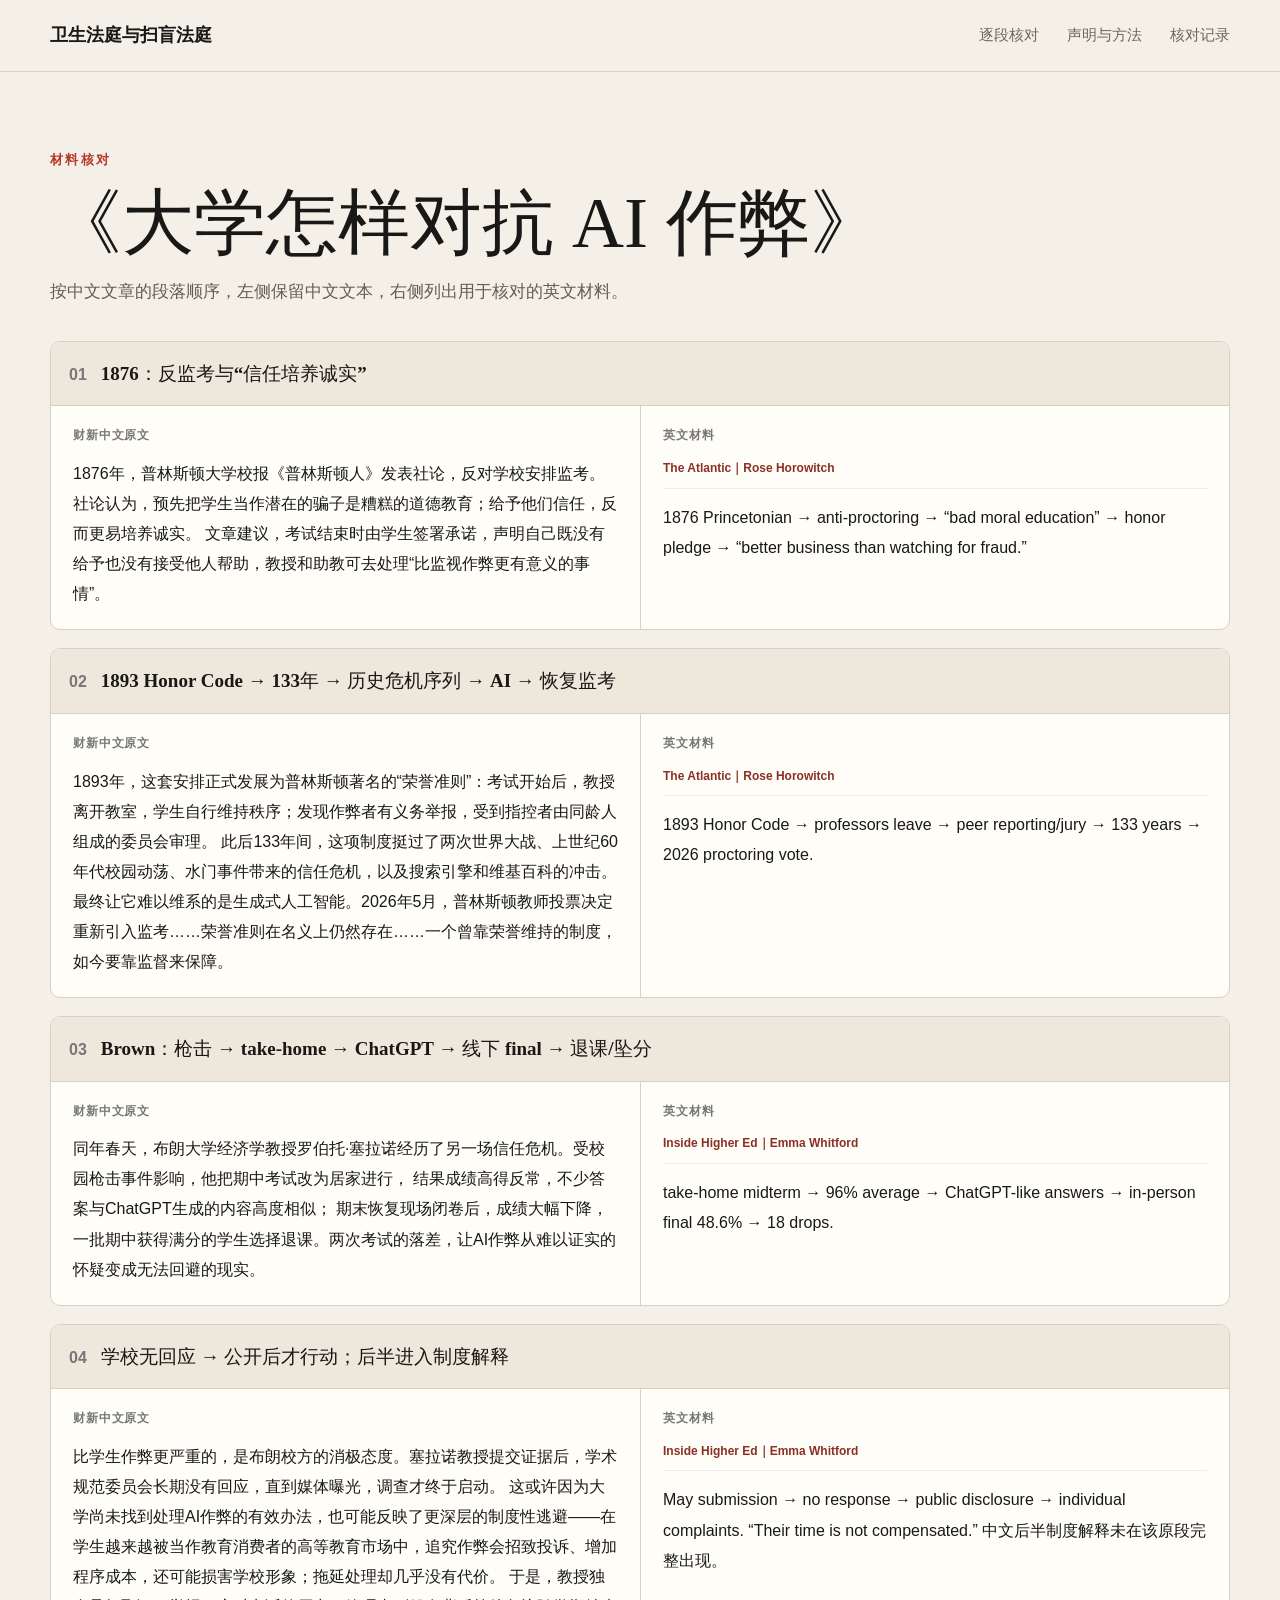
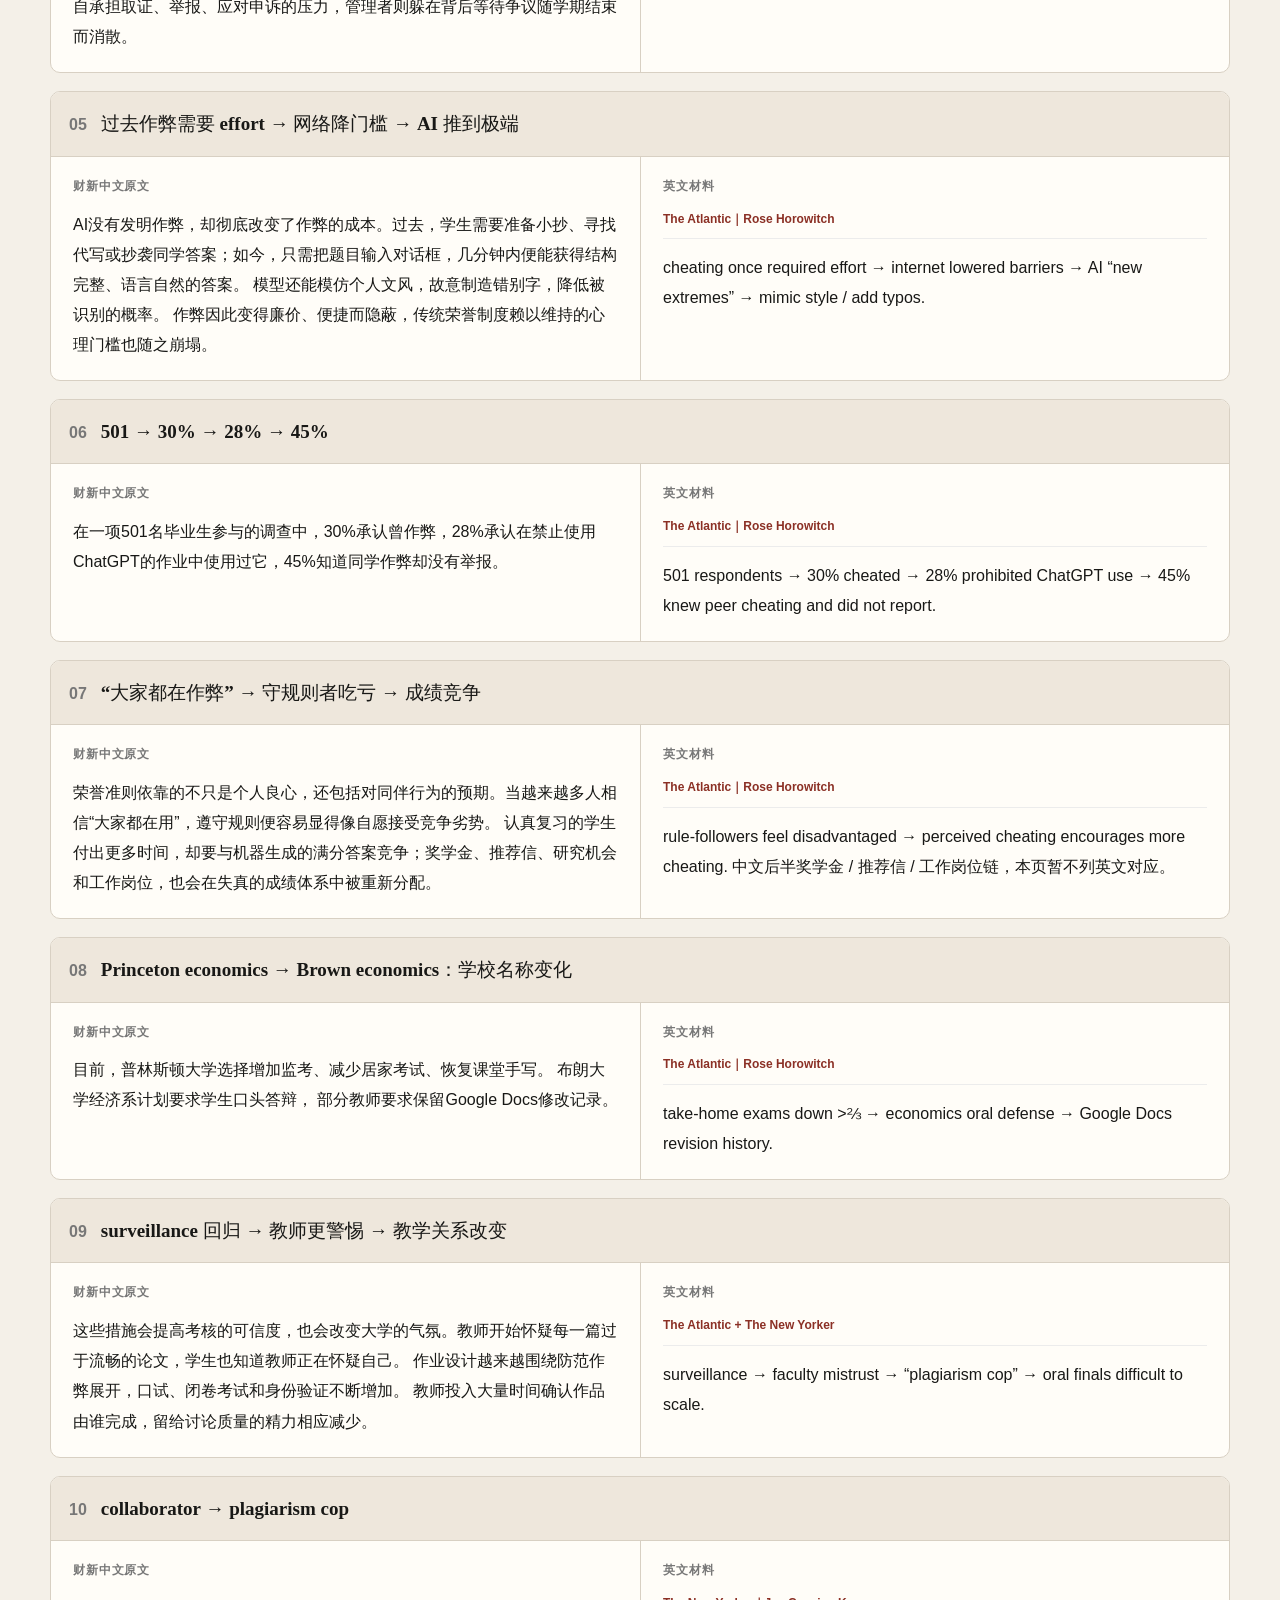
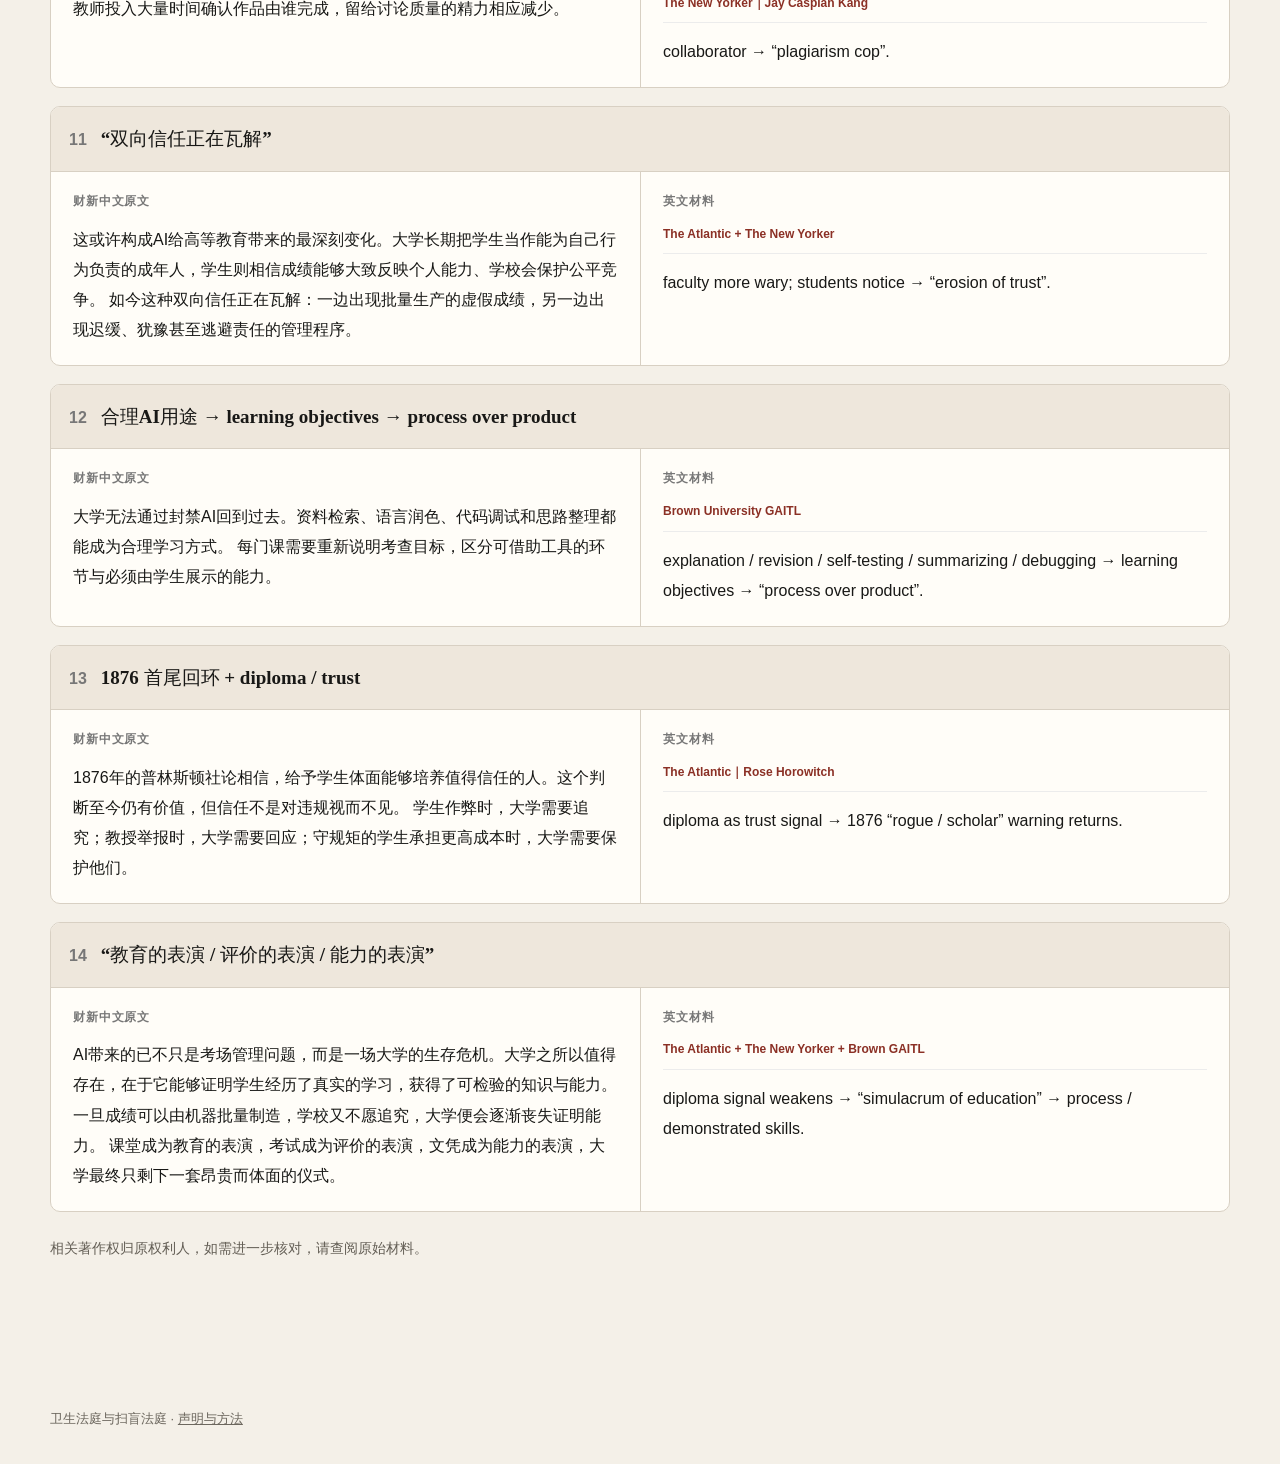
==== projects/ai-cheating.html @ b8f4fda3 "Add V4 AI project" ====
<!DOCTYPE html>

<html lang="zh-CN">
<head>
<meta charset="utf-8"/>
<meta content="width=device-width, initial-scale=1" name="viewport"/>
<title>《大学怎样对抗 AI 作弊》｜逐段来源核对</title>
<meta content="按中文文章顺序并列中文文本与英文材料。" name="description"/>
<link href="../styles.css" rel="stylesheet"/>
<style>
    .document-page{width:min(1180px,calc(100% - 40px));margin:auto;padding:64px 0 100px}
    .document-page h1{font-family:Georgia,"Songti SC","STSong",serif;font-size:clamp(42px,6vw,72px);font-weight:500;line-height:1.08;margin:15px 0 14px}
    .document-page .sub{color:#625d54;font-size:17px;margin:0 0 34px;line-height:1.75}
    .pairs{display:grid;gap:18px}
    .pair{background:#fffdf8;border:1px solid var(--line);border-radius:10px;overflow:hidden}
    .head{display:flex;gap:14px;align-items:baseline;padding:16px 18px;border-bottom:1px solid var(--line);background:#eee7dc}
    .num{font-weight:800;color:#777;font-variant-numeric:tabular-nums}
    .head h2{font-size:19px;margin:0;font-family:Georgia,"Songti SC","STSong",serif;font-weight:560}
    .cols{display:grid;grid-template-columns:1fr 1fr}
    .col{padding:20px 22px;min-width:0}
    .col + .col{border-left:1px solid var(--line)}
    .label{font-size:12px;font-weight:800;letter-spacing:.07em;color:#777;margin-bottom:13px}
    .text{font-size:16px;line-height:1.88}
    .source{margin-bottom:14px;padding-bottom:10px;border-bottom:1px solid #ececec;font-size:12px;line-height:1.55;color:#8b3025;font-weight:750}
    .page-note{margin-top:24px;color:#625d54;font-size:14px;line-height:1.75}
    @media(max-width:800px){.document-page{width:min(100% - 22px,1180px);padding-top:36px}.document-page h1{font-size:39px}.cols{grid-template-columns:1fr}.col + .col{border-left:0;border-top:1px solid var(--line)}}
  </style>
</head>
<body>
<header class="topbar">
<a class="brand" href="../index.html">卫生法庭与扫盲法庭</a>
<nav aria-label="专题页导航">
<a class="nav-optional" href="#comparison">逐段核对</a>
<a href="../statement.html">声明与方法</a>
<a href="../index.html#library">核对记录</a>
</nav>
</header>
<main class="document-page" id="comparison">
<p class="eyebrow">材料核对</p>
<h1>《大学怎样对抗 AI 作弊》</h1>
<p class="sub">按中文文章的段落顺序，左侧保留中文文本，右侧列出用于核对的英文材料。</p>
<div class="pairs"><section class="pair">
<div class="head"><span class="num">01</span><h2>1876：反监考与“信任培养诚实”</h2></div>
<div class="cols">
<article class="col"><div class="label">财新中文原文</div><div class="text"><span>1876年，普林斯顿大学校报《普林斯顿人》发表社论，反对学校安排监考。</span> <span>社论认为，预先把学生当作潜在的骗子是糟糕的道德教育；给予他们信任，反而更易培养诚实。</span> <span>文章建议，考试结束时由学生签署承诺，声明自己既没有给予也没有接受他人帮助，教授和助教可去处理“比监视作弊更有意义的事情”。</span></div></article>
<article class="col"><div class="label">英文材料</div><div class="source">The Atlantic｜Rose Horowitch</div><div class="text"><span>1876 Princetonian → anti-proctoring → “bad moral education” → honor pledge → “better business than watching for fraud.”</span></div></article>
</div>
</section><section class="pair">
<div class="head"><span class="num">02</span><h2>1893 Honor Code → 133年 → 历史危机序列 → AI → 恢复监考</h2></div>
<div class="cols">
<article class="col"><div class="label">财新中文原文</div><div class="text"><span>1893年，这套安排正式发展为普林斯顿著名的“荣誉准则”：考试开始后，教授离开教室，学生自行维持秩序；发现作弊者有义务举报，受到指控者由同龄人组成的委员会审理。</span> <span>此后133年间，这项制度挺过了两次世界大战、上世纪60年代校园动荡、水门事件带来的信任危机，以及搜索引擎和维基百科的冲击。</span> <span>最终让它难以维系的是生成式人工智能。2026年5月，普林斯顿教师投票决定重新引入监考……荣誉准则在名义上仍然存在……一个曾靠荣誉维持的制度，如今要靠监督来保障。</span></div></article>
<article class="col"><div class="label">英文材料</div><div class="source">The Atlantic｜Rose Horowitch</div><div class="text"><span>1893 Honor Code → professors leave → peer reporting/jury → 133 years → 2026 proctoring vote.</span></div></article>
</div>
</section><section class="pair">
<div class="head"><span class="num">03</span><h2>Brown：枪击 → take-home → ChatGPT → 线下 final → 退课/坠分</h2></div>
<div class="cols">
<article class="col"><div class="label">财新中文原文</div><div class="text"><span>同年春天，布朗大学经济学教授罗伯托·塞拉诺经历了另一场信任危机。受校园枪击事件影响，他把期中考试改为居家进行，</span> <span>结果成绩高得反常，不少答案与ChatGPT生成的内容高度相似；</span> <span>期末恢复现场闭卷后，成绩大幅下降，一批期中获得满分的学生选择退课。两次考试的落差，让AI作弊从难以证实的怀疑变成无法回避的现实。</span></div></article>
<article class="col"><div class="label">英文材料</div><div class="source">Inside Higher Ed｜Emma Whitford</div><div class="text"><span>take-home midterm → 96% average → ChatGPT-like answers → in-person final 48.6% → 18 drops.</span></div></article>
</div>
</section><section class="pair">
<div class="head"><span class="num">04</span><h2>学校无回应 → 公开后才行动；后半进入制度解释</h2></div>
<div class="cols">
<article class="col"><div class="label">财新中文原文</div><div class="text"><span>比学生作弊更严重的，是布朗校方的消极态度。塞拉诺教授提交证据后，学术规范委员会长期没有回应，直到媒体曝光，调查才终于启动。</span> <span>这或许因为大学尚未找到处理AI作弊的有效办法，也可能反映了更深层的制度性逃避——在学生越来越被当作教育消费者的高等教育市场中，追究作弊会招致投诉、增加程序成本，还可能损害学校形象；拖延处理却几乎没有代价。</span> <span>于是，教授独自承担取证、举报、应对申诉的压力，管理者则躲在背后等待争议随学期结束而消散。</span></div></article>
<article class="col"><div class="label">英文材料</div><div class="source">Inside Higher Ed｜Emma Whitford</div><div class="text"><span>May submission → no response → public disclosure → individual complaints. “Their time is not compensated.” 中文后半制度解释未在该原段完整出现。</span></div></article>
</div>
</section><section class="pair">
<div class="head"><span class="num">05</span><h2>过去作弊需要 effort → 网络降门槛 → AI 推到极端</h2></div>
<div class="cols">
<article class="col"><div class="label">财新中文原文</div><div class="text"><span>AI没有发明作弊，却彻底改变了作弊的成本。过去，学生需要准备小抄、寻找代写或抄袭同学答案；如今，只需把题目输入对话框，几分钟内便能获得结构完整、语言自然的答案。</span> <span>模型还能模仿个人文风，故意制造错别字，降低被识别的概率。</span> <span>作弊因此变得廉价、便捷而隐蔽，传统荣誉制度赖以维持的心理门槛也随之崩塌。</span></div></article>
<article class="col"><div class="label">英文材料</div><div class="source">The Atlantic｜Rose Horowitch</div><div class="text"><span>cheating once required effort → internet lowered barriers → AI “new extremes” → mimic style / add typos.</span></div></article>
</div>
</section><section class="pair">
<div class="head"><span class="num">06</span><h2>501 → 30% → 28% → 45%</h2></div>
<div class="cols">
<article class="col"><div class="label">财新中文原文</div><div class="text"><span>在一项501名毕业生参与的调查中，30%承认曾作弊，28%承认在禁止使用ChatGPT的作业中使用过它，45%知道同学作弊却没有举报。</span></div></article>
<article class="col"><div class="label">英文材料</div><div class="source">The Atlantic｜Rose Horowitch</div><div class="text"><span>501 respondents → 30% cheated → 28% prohibited ChatGPT use → 45% knew peer cheating and did not report.</span></div></article>
</div>
</section><section class="pair">
<div class="head"><span class="num">07</span><h2>“大家都在作弊” → 守规则者吃亏 → 成绩竞争</h2></div>
<div class="cols">
<article class="col"><div class="label">财新中文原文</div><div class="text"><span>荣誉准则依靠的不只是个人良心，还包括对同伴行为的预期。当越来越多人相信“大家都在用”，遵守规则便容易显得像自愿接受竞争劣势。</span> <span>认真复习的学生付出更多时间，却要与机器生成的满分答案竞争；奖学金、推荐信、研究机会和工作岗位，也会在失真的成绩体系中被重新分配。</span></div></article>
<article class="col"><div class="label">英文材料</div><div class="source">The Atlantic｜Rose Horowitch</div><div class="text"><span>rule-followers feel disadvantaged → perceived cheating encourages more cheating. 中文后半奖学金 / 推荐信 / 工作岗位链，本页暂不列英文对应。</span></div></article>
</div>
</section><section class="pair">
<div class="head"><span class="num">08</span><h2>Princeton economics → Brown economics：学校名称变化</h2></div>
<div class="cols">
<article class="col"><div class="label">财新中文原文</div><div class="text"><span>目前，普林斯顿大学选择增加监考、减少居家考试、恢复课堂手写。</span> <span>布朗大学经济系计划要求学生口头答辩，</span> <span>部分教师要求保留Google Docs修改记录。</span></div></article>
<article class="col"><div class="label">英文材料</div><div class="source">The Atlantic｜Rose Horowitch</div><div class="text"><span>take-home exams down &gt;⅔ → economics oral defense → Google Docs revision history.</span></div></article>
</div>
</section><section class="pair">
<div class="head"><span class="num">09</span><h2>surveillance 回归 → 教师更警惕 → 教学关系改变</h2></div>
<div class="cols">
<article class="col"><div class="label">财新中文原文</div><div class="text"><span>这些措施会提高考核的可信度，也会改变大学的气氛。教师开始怀疑每一篇过于流畅的论文，学生也知道教师正在怀疑自己。</span> <span>作业设计越来越围绕防范作弊展开，口试、闭卷考试和身份验证不断增加。</span> <span>教师投入大量时间确认作品由谁完成，留给讨论质量的精力相应减少。</span></div></article>
<article class="col"><div class="label">英文材料</div><div class="source">The Atlantic + The New Yorker</div><div class="text"><span>surveillance → faculty mistrust → “plagiarism cop” → oral finals difficult to scale.</span></div></article>
</div>
</section><section class="pair">
<div class="head"><span class="num">10</span><h2>collaborator → plagiarism cop</h2></div>
<div class="cols">
<article class="col"><div class="label">财新中文原文</div><div class="text"><span>教师投入大量时间确认作品由谁完成，留给讨论质量的精力相应减少。</span></div></article>
<article class="col"><div class="label">英文材料</div><div class="source">The New Yorker｜Jay Caspian Kang</div><div class="text"><span>collaborator → “plagiarism cop”.</span></div></article>
</div>
</section><section class="pair">
<div class="head"><span class="num">11</span><h2>“双向信任正在瓦解”</h2></div>
<div class="cols">
<article class="col"><div class="label">财新中文原文</div><div class="text"><span>这或许构成AI给高等教育带来的最深刻变化。大学长期把学生当作能为自己行为负责的成年人，学生则相信成绩能够大致反映个人能力、学校会保护公平竞争。</span> <span>如今这种双向信任正在瓦解：一边出现批量生产的虚假成绩，另一边出现迟缓、犹豫甚至逃避责任的管理程序。</span></div></article>
<article class="col"><div class="label">英文材料</div><div class="source">The Atlantic + The New Yorker</div><div class="text"><span>faculty more wary; students notice → “erosion of trust”.</span></div></article>
</div>
</section><section class="pair">
<div class="head"><span class="num">12</span><h2>合理AI用途 → learning objectives → process over product</h2></div>
<div class="cols">
<article class="col"><div class="label">财新中文原文</div><div class="text"><span>大学无法通过封禁AI回到过去。资料检索、语言润色、代码调试和思路整理都能成为合理学习方式。</span> <span>每门课需要重新说明考查目标，区分可借助工具的环节与必须由学生展示的能力。</span></div></article>
<article class="col"><div class="label">英文材料</div><div class="source">Brown University GAITL</div><div class="text"><span>explanation / revision / self-testing / summarizing / debugging → learning objectives → “process over product”.</span></div></article>
</div>
</section><section class="pair">
<div class="head"><span class="num">13</span><h2>1876 首尾回环 + diploma / trust</h2></div>
<div class="cols">
<article class="col"><div class="label">财新中文原文</div><div class="text"><span>1876年的普林斯顿社论相信，给予学生体面能够培养值得信任的人。这个判断至今仍有价值，但信任不是对违规视而不见。</span> <span>学生作弊时，大学需要追究；教授举报时，大学需要回应；守规矩的学生承担更高成本时，大学需要保护他们。</span></div></article>
<article class="col"><div class="label">英文材料</div><div class="source">The Atlantic｜Rose Horowitch</div><div class="text"><span>diploma as trust signal → 1876 “rogue / scholar” warning returns.</span></div></article>
</div>
</section><section class="pair">
<div class="head"><span class="num">14</span><h2>“教育的表演 / 评价的表演 / 能力的表演”</h2></div>
<div class="cols">
<article class="col"><div class="label">财新中文原文</div><div class="text"><span>AI带来的已不只是考场管理问题，而是一场大学的生存危机。大学之所以值得存在，在于它能够证明学生经历了真实的学习，获得了可检验的知识与能力。一旦成绩可以由机器批量制造，学校又不愿追究，大学便会逐渐丧失证明能力。</span> <span>课堂成为教育的表演，考试成为评价的表演，文凭成为能力的表演，大学最终只剩下一套昂贵而体面的仪式。</span></div></article>
<article class="col"><div class="label">英文材料</div><div class="source">The Atlantic + The New Yorker + Brown GAITL</div><div class="text"><span>diploma signal weakens → “simulacrum of education” → process / demonstrated skills.</span></div></article>
</div>
</section></div>
<p class="page-note">相关著作权归原权利人，如需进一步核对，请查阅原始材料。</p>
</main>
<footer><div class="wrap">卫生法庭与扫盲法庭 · <a href="../statement.html">声明与方法</a></div></footer>
</body>
</html>
---- styles.css ----
:root{
  --bg:#f4f0e8;
  --paper:#faf7f1;
  --ink:#181816;
  --muted:#6c675e;
  --line:#d8d0c3;
  --red:#b63627;
  --shadow:0 10px 30px rgba(32,27,20,.06);
}
*{box-sizing:border-box}
html{scroll-behavior:smooth}
body{
  margin:0;
  background:var(--bg);
  color:var(--ink);
  font-family:-apple-system,BlinkMacSystemFont,"Segoe UI","PingFang SC","Hiragino Sans GB","Microsoft YaHei",sans-serif;
  line-height:1.65;
}
a{color:inherit}
.wrap{width:min(1180px,calc(100% - 48px));margin:auto}
.topbar{
  min-height:72px;
  padding:0 max(24px,calc((100% - 1180px)/2));
  display:flex;
  align-items:center;
  justify-content:space-between;
  gap:24px;
  border-bottom:1px solid var(--line);
  background:rgba(244,240,232,.94);
  position:sticky;
  top:0;
  z-index:10;
  backdrop-filter:blur(12px);
}
.brand{font-weight:760;text-decoration:none;font-size:18px;white-space:nowrap}
.topbar nav{display:flex;gap:28px;align-items:center}
.topbar nav a{color:var(--muted);text-decoration:none;font-size:15px}
.topbar nav a:hover,.topbar nav a:focus-visible{color:var(--ink)}
.hero{padding:112px 0 70px}
.eyebrow,.kicker{font-size:13px;letter-spacing:.18em;font-weight:800;color:var(--red);text-transform:uppercase}
.hero h1{
  font-family:Georgia,"Songti SC","STSong",serif;
  font-size:clamp(52px,7vw,88px);
  line-height:1.02;
  letter-spacing:-.05em;
  margin:26px 0 30px;
  max-width:980px;
  font-weight:500;
}
.hero h1 em{font-style:normal;color:var(--red)}
.lede{font-size:21px;line-height:1.8;max-width:980px;margin:0;color:#3f3b35;font-weight:520}
.lede strong{font-weight:780;color:var(--ink)}
.hero-actions{display:flex;gap:14px;margin:40px 0 64px;flex-wrap:wrap}
.btn{display:inline-flex;border:1px solid var(--ink);border-radius:999px;padding:13px 24px;color:var(--ink);text-decoration:none;font-weight:700;background:transparent}
.btn.dark{background:var(--ink);color:white}
.stats{display:grid;grid-template-columns:repeat(2,1fr);border-top:1px solid var(--line);border-bottom:1px solid var(--line)}
.stat{padding:28px 24px;border-right:1px solid var(--line)}
.stat:last-child{border-right:0}
.stat strong{font-family:Georgia,serif;font-size:46px;display:block;line-height:1}
.stat span{display:block;color:var(--muted);margin-top:8px;font-size:14px}
.boundary{display:flex;gap:20px;padding:22px 24px;border:1px solid var(--line);background:var(--paper);border-radius:8px}
.boundary strong{white-space:nowrap}
.boundary span{color:#4f4a43}
.section{padding:100px 0}
.section-head{max-width:820px;margin-bottom:42px}
.section-head h2{font-family:Georgia,"Songti SC","STSong",serif;font-weight:520;font-size:42px;line-height:1.2;margin:10px 0 16px}
.section-head p{color:var(--muted);font-size:17px}
.project-list{display:grid;gap:18px}
.project-card{
  display:grid;
  grid-template-columns:1fr auto;
  align-items:center;
  gap:30px;
  text-decoration:none;
  color:var(--ink);
  border:1px solid var(--line);
  border-radius:12px;
  background:var(--paper);
  padding:30px 32px;
  box-shadow:var(--shadow);
  transition:transform .18s ease,box-shadow .18s ease;
}
.project-card:hover,.project-card:focus-visible{transform:translateY(-2px);box-shadow:0 14px 36px rgba(32,27,20,.09)}
.project-card h3{font-family:Georgia,"Songti SC","STSong",serif;font-size:30px;font-weight:520;margin:0}
.project-arrow{font-family:Georgia,serif;font-size:48px;color:var(--red)}
.featured-grid{display:grid;grid-template-columns:1fr;gap:18px}
.featured-card{background:var(--paper);border:1px solid var(--line);border-radius:10px;padding:26px 28px;box-shadow:var(--shadow)}
.featured-card h3{font-size:22px;margin:0 0 10px}
.featured-source{font-size:13px;color:var(--red);font-weight:750;margin:0 0 16px}
.featured-source a{text-decoration:none;border-bottom:1px solid rgba(182,54,39,.25)}
.compare{display:grid;grid-template-columns:1fr 1fr;gap:16px}
.quote-box{border:1px solid var(--line);background:#fffdf8;border-radius:8px;padding:18px}
.quote-box label{font-size:12px;font-weight:800;letter-spacing:.12em;color:var(--muted);display:block;margin-bottom:8px}
.quote-box blockquote{margin:0;font-family:Georgia,"Songti SC","STSong",serif;font-size:17px;line-height:1.75}
.fact-note{margin:16px 0 0;padding-top:14px;border-top:1px solid var(--line);font-size:14px;color:#514b43;line-height:1.75}
.library-section{background:#eae3d7;border-top:1px solid var(--line);border-bottom:1px solid var(--line)}
.toolbar{display:flex;gap:14px;align-items:center;flex-wrap:wrap;margin-bottom:14px}
.search-label{font-size:13px;font-weight:760;color:var(--muted)}
#search{flex:1;min-width:280px;padding:14px 17px;border:1px solid #bfb6a7;border-radius:8px;background:#fffdf8;font-size:16px;color:var(--ink)}
.result-count{font-size:13px;color:var(--muted);margin:18px 0}
.records{display:grid;gap:10px}
.record{border:1px solid #c8beaf;background:var(--paper);border-radius:8px;overflow:hidden}
.record summary{list-style:none;cursor:pointer;padding:20px 22px;display:grid;grid-template-columns:1fr;gap:18px;align-items:center}
.record summary::-webkit-details-marker{display:none}
.record-title{font-size:18px;font-weight:760}
.record-source{font-size:14px;color:var(--muted);margin-top:5px;max-width:900px}
.record-body{padding:0 22px 22px;border-top:1px solid var(--line)}
.evidence-points{display:grid}
.evidence-point{display:grid;grid-template-columns:150px 1fr;gap:18px;padding:13px 0;border-top:1px solid var(--line)}
.evidence-point:first-child{border-top:0}
.evidence-point strong{font-size:14px;color:var(--ink)}
.evidence-point span{font-size:15px;line-height:1.75;color:#3f3a34}
.chain{font-size:15px;line-height:1.75;padding-top:16px;margin-top:2px;border-top:1px solid var(--line)}
.source-links{margin-top:14px;display:flex;gap:10px 14px;flex-wrap:wrap}
.source-links a{color:#7f2d22;font-size:13px}
footer{padding:34px 0;color:var(--muted);font-size:13px}
@media(max-width:760px){
  .wrap{width:min(100% - 28px,1180px)}
  .topbar{min-height:62px;padding-block:12px;align-items:flex-start}
  .topbar nav{gap:12px;flex-wrap:wrap;justify-content:flex-end}
  .topbar nav a.nav-optional{display:none}
  .hero{padding:70px 0 48px}
  .hero h1{font-size:46px}
  .lede{font-size:18px}
  .stats{grid-template-columns:1fr}
  .stat{border-right:0;border-bottom:1px solid var(--line)}
  .stat:last-child{border-bottom:0}
  .boundary{display:block}
  .boundary strong{display:block;margin-bottom:6px}
  .section{padding:70px 0}
  .section-head h2{font-size:34px}
  .project-card{padding:22px}
  .project-card h3{font-size:25px}
  .project-arrow{font-size:34px}
  .compare{grid-template-columns:1fr}
  .evidence-point{grid-template-columns:1fr;gap:4px}
  .featured-card{padding:20px}
}


.boundary a{color:var(--red);font-weight:700;text-decoration:none;border-bottom:1px solid rgba(182,54,39,.25)}
footer a{color:inherit}
.statement-page{width:min(960px,calc(100% - 48px));margin:auto;padding:82px 0 110px}
.statement-page h1{font-family:Georgia,"Songti SC","STSong",serif;font-size:clamp(44px,6vw,72px);font-weight:520;line-height:1.08;margin:16px 0 22px}
.statement-intro{font-size:19px;line-height:1.85;color:#4a453e;max-width:860px}
.statement-card{margin-top:42px;background:var(--paper);border:1px solid var(--line);border-radius:12px;padding:22px 44px;box-shadow:var(--shadow)}
.statement-card section{padding:20px 0 28px;border-bottom:1px solid var(--line)}
.statement-card section:last-child{border-bottom:0}
.statement-card h2{font-family:Georgia,"Songti SC","STSong",serif;font-size:29px;font-weight:520;margin:0 0 12px}
.statement-card p{font-size:16px;line-height:1.9;color:#454038;margin:0}
.statement-date{margin-top:28px;color:var(--muted);font-size:13px}
@media(max-width:760px){
  .statement-page{width:min(100% - 28px,960px);padding:58px 0 80px}
  .statement-card{padding:10px 21px}
  .statement-card h2{font-size:25px}
  .statement-intro{font-size:17px}
}


.table-wrap{overflow-x:auto;-webkit-overflow-scrolling:touch}
.compare-table{width:100%;border-collapse:collapse}
.compare-table th,.compare-table td{border:1px solid var(--line);padding:12px 14px;text-align:left;vertical-align:top}
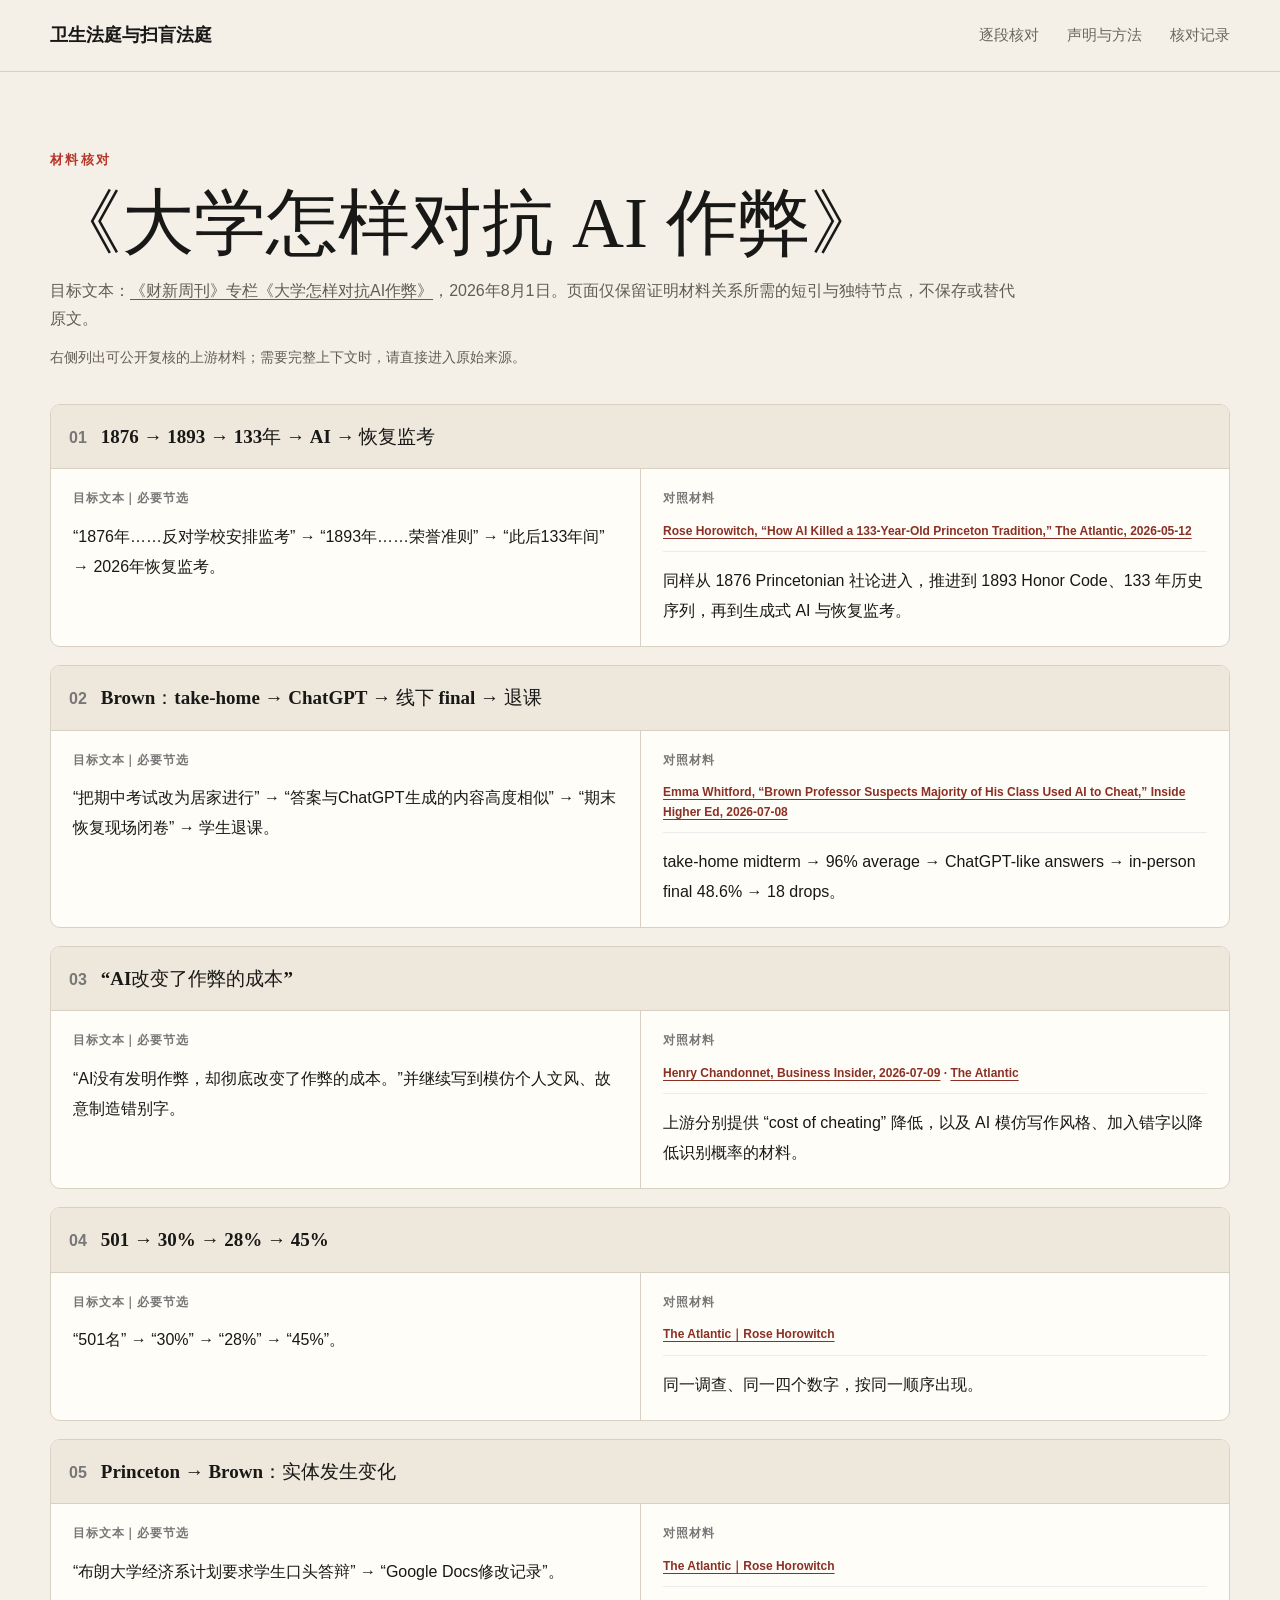
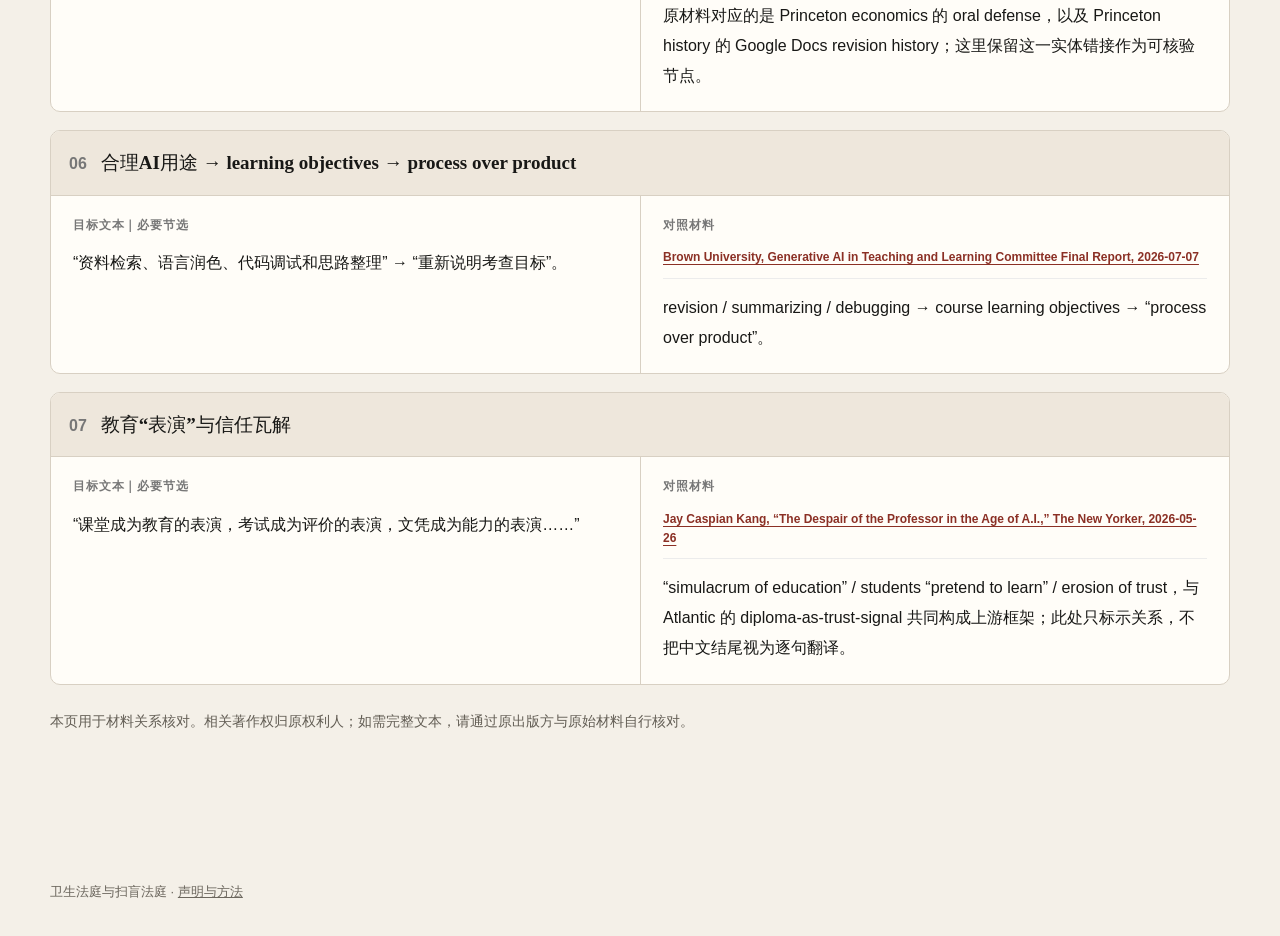
==== commit 54a05d9d: "Refine AI source comparison for V4.1" ====
--- a/projects/ai-cheating.html
+++ b/projects/ai-cheating.html
@@ -1,30 +1,26 @@
 <!DOCTYPE html>
-
 <html lang="zh-CN">
 <head>
 <meta charset="utf-8"/>
 <meta content="width=device-width, initial-scale=1" name="viewport"/>
-<title>《大学怎样对抗 AI 作弊》｜逐段来源核对</title>
-<meta content="按中文文章顺序并列中文文本与英文材料。" name="description"/>
+<title>《大学怎样对抗 AI 作弊》｜材料核对</title>
+<meta content="以必要短引和材料节点核对《财新周刊》专栏《大学怎样对抗AI作弊》与公开英文材料的关系。" name="description"/>
 <link href="../styles.css" rel="stylesheet"/>
 <style>
-    .document-page{width:min(1180px,calc(100% - 40px));margin:auto;padding:64px 0 100px}
-    .document-page h1{font-family:Georgia,"Songti SC","STSong",serif;font-size:clamp(42px,6vw,72px);font-weight:500;line-height:1.08;margin:15px 0 14px}
-    .document-page .sub{color:#625d54;font-size:17px;margin:0 0 34px;line-height:1.75}
-    .pairs{display:grid;gap:18px}
-    .pair{background:#fffdf8;border:1px solid var(--line);border-radius:10px;overflow:hidden}
-    .head{display:flex;gap:14px;align-items:baseline;padding:16px 18px;border-bottom:1px solid var(--line);background:#eee7dc}
-    .num{font-weight:800;color:#777;font-variant-numeric:tabular-nums}
-    .head h2{font-size:19px;margin:0;font-family:Georgia,"Songti SC","STSong",serif;font-weight:560}
-    .cols{display:grid;grid-template-columns:1fr 1fr}
-    .col{padding:20px 22px;min-width:0}
-    .col + .col{border-left:1px solid var(--line)}
-    .label{font-size:12px;font-weight:800;letter-spacing:.07em;color:#777;margin-bottom:13px}
-    .text{font-size:16px;line-height:1.88}
-    .source{margin-bottom:14px;padding-bottom:10px;border-bottom:1px solid #ececec;font-size:12px;line-height:1.55;color:#8b3025;font-weight:750}
-    .page-note{margin-top:24px;color:#625d54;font-size:14px;line-height:1.75}
-    @media(max-width:800px){.document-page{width:min(100% - 22px,1180px);padding-top:36px}.document-page h1{font-size:39px}.cols{grid-template-columns:1fr}.col + .col{border-left:0;border-top:1px solid var(--line)}}
-  </style>
+.document-page{width:min(1180px,calc(100% - 40px));margin:auto;padding:64px 0 100px}
+.document-page h1{font-family:Georgia,"Songti SC","STSong",serif;font-size:clamp(42px,6vw,72px);font-weight:500;line-height:1.08;margin:15px 0 14px}
+.document-page .sub{color:#625d54;font-size:16px;margin:0 0 12px;line-height:1.75;max-width:980px}
+.document-page .source-note{color:#625d54;font-size:14px;margin:0 0 34px;line-height:1.75;max-width:980px}
+.document-page a{color:inherit;text-decoration-thickness:1px;text-underline-offset:3px}
+.pairs{display:grid;gap:18px}.pair{background:#fffdf8;border:1px solid var(--line);border-radius:10px;overflow:hidden}
+.head{display:flex;gap:14px;align-items:baseline;padding:16px 18px;border-bottom:1px solid var(--line);background:#eee7dc}
+.num{font-weight:800;color:#777;font-variant-numeric:tabular-nums}.head h2{font-size:19px;margin:0;font-family:Georgia,"Songti SC","STSong",serif;font-weight:560}
+.cols{display:grid;grid-template-columns:1fr 1fr}.col{padding:20px 22px;min-width:0}.col + .col{border-left:1px solid var(--line)}
+.label{font-size:12px;font-weight:800;letter-spacing:.07em;color:#777;margin-bottom:13px}.text{font-size:16px;line-height:1.88}
+.source{margin-bottom:14px;padding-bottom:10px;border-bottom:1px solid #ececec;font-size:12px;line-height:1.6;color:#8b3025;font-weight:750}
+.page-note{margin-top:24px;color:#625d54;font-size:14px;line-height:1.75}
+@media(max-width:800px){.document-page{width:min(100% - 22px,1180px);padding-top:36px}.document-page h1{font-size:39px}.cols{grid-template-columns:1fr}.col + .col{border-left:0;border-top:1px solid var(--line)}}
+</style>
 </head>
 <body>
 <header class="topbar">
@@ -38,93 +34,39 @@
 <main class="document-page" id="comparison">
 <p class="eyebrow">材料核对</p>
 <h1>《大学怎样对抗 AI 作弊》</h1>
-<p class="sub">按中文文章的段落顺序，左侧保留中文文本，右侧列出用于核对的英文材料。</p>
-<div class="pairs"><section class="pair">
-<div class="head"><span class="num">01</span><h2>1876：反监考与“信任培养诚实”</h2></div>
-<div class="cols">
-<article class="col"><div class="label">财新中文原文</div><div class="text"><span>1876年，普林斯顿大学校报《普林斯顿人》发表社论，反对学校安排监考。</span> <span>社论认为，预先把学生当作潜在的骗子是糟糕的道德教育；给予他们信任，反而更易培养诚实。</span> <span>文章建议，考试结束时由学生签署承诺，声明自己既没有给予也没有接受他人帮助，教授和助教可去处理“比监视作弊更有意义的事情”。</span></div></article>
-<article class="col"><div class="label">英文材料</div><div class="source">The Atlantic｜Rose Horowitch</div><div class="text"><span>1876 Princetonian → anti-proctoring → “bad moral education” → honor pledge → “better business than watching for fraud.”</span></div></article>
+<p class="sub">目标文本：<a href="https://weekly.caixin.com/essay" target="_blank" rel="noopener">《财新周刊》专栏《大学怎样对抗AI作弊》</a>，2026年8月1日。页面仅保留证明材料关系所需的短引与独特节点，不保存或替代原文。</p>
+<p class="source-note">右侧列出可公开复核的上游材料；需要完整上下文时，请直接进入原始来源。</p>
+<div class="pairs">
+<section class="pair"><div class="head"><span class="num">01</span><h2>1876 → 1893 → 133年 → AI → 恢复监考</h2></div><div class="cols">
+<article class="col"><div class="label">目标文本｜必要节选</div><div class="text">“1876年……反对学校安排监考” → “1893年……荣誉准则” → “此后133年间” → 2026年恢复监考。</div></article>
+<article class="col"><div class="label">对照材料</div><div class="source"><a href="https://www.theatlantic.com/ideas/2026/05/princeton-ai-honor-code/687144/" target="_blank" rel="noopener">Rose Horowitch, “How AI Killed a 133-Year-Old Princeton Tradition,” The Atlantic, 2026-05-12</a></div><div class="text">同样从 1876 Princetonian 社论进入，推进到 1893 Honor Code、133 年历史序列，再到生成式 AI 与恢复监考。</div></article>
+</div></section>
+<section class="pair"><div class="head"><span class="num">02</span><h2>Brown：take-home → ChatGPT → 线下 final → 退课</h2></div><div class="cols">
+<article class="col"><div class="label">目标文本｜必要节选</div><div class="text">“把期中考试改为居家进行” → “答案与ChatGPT生成的内容高度相似” → “期末恢复现场闭卷” → 学生退课。</div></article>
+<article class="col"><div class="label">对照材料</div><div class="source"><a href="https://www.insidehighered.com/news/faculty/learning-assessment/2026/07/08/brown-professor-suspects-most-his-class-used-ai-cheat" target="_blank" rel="noopener">Emma Whitford, “Brown Professor Suspects Majority of His Class Used AI to Cheat,” Inside Higher Ed, 2026-07-08</a></div><div class="text">take-home midterm → 96% average → ChatGPT-like answers → in-person final 48.6% → 18 drops。</div></article>
+</div></section>
+<section class="pair"><div class="head"><span class="num">03</span><h2>“AI改变了作弊的成本”</h2></div><div class="cols">
+<article class="col"><div class="label">目标文本｜必要节选</div><div class="text">“AI没有发明作弊，却彻底改变了作弊的成本。”并继续写到模仿个人文风、故意制造错别字。</div></article>
+<article class="col"><div class="label">对照材料</div><div class="source"><a href="https://www.businessinsider.com/brown-university-ai-cheating-scandal-2026-7" target="_blank" rel="noopener">Henry Chandonnet, Business Insider, 2026-07-09</a> · <a href="https://www.theatlantic.com/ideas/2026/05/princeton-ai-honor-code/687144/" target="_blank" rel="noopener">The Atlantic</a></div><div class="text">上游分别提供 “cost of cheating” 降低，以及 AI 模仿写作风格、加入错字以降低识别概率的材料。</div></article>
+</div></section>
+<section class="pair"><div class="head"><span class="num">04</span><h2>501 → 30% → 28% → 45%</h2></div><div class="cols">
+<article class="col"><div class="label">目标文本｜必要节选</div><div class="text">“501名” → “30%” → “28%” → “45%”。</div></article>
+<article class="col"><div class="label">对照材料</div><div class="source"><a href="https://www.theatlantic.com/ideas/2026/05/princeton-ai-honor-code/687144/" target="_blank" rel="noopener">The Atlantic｜Rose Horowitch</a></div><div class="text">同一调查、同一四个数字，按同一顺序出现。</div></article>
+</div></section>
+<section class="pair"><div class="head"><span class="num">05</span><h2>Princeton → Brown：实体发生变化</h2></div><div class="cols">
+<article class="col"><div class="label">目标文本｜必要节选</div><div class="text">“布朗大学经济系计划要求学生口头答辩” → “Google Docs修改记录”。</div></article>
+<article class="col"><div class="label">对照材料</div><div class="source"><a href="https://www.theatlantic.com/ideas/2026/05/princeton-ai-honor-code/687144/" target="_blank" rel="noopener">The Atlantic｜Rose Horowitch</a></div><div class="text">原材料对应的是 Princeton economics 的 oral defense，以及 Princeton history 的 Google Docs revision history；这里保留这一实体错接作为可核验节点。</div></article>
+</div></section>
+<section class="pair"><div class="head"><span class="num">06</span><h2>合理AI用途 → learning objectives → process over product</h2></div><div class="cols">
+<article class="col"><div class="label">目标文本｜必要节选</div><div class="text">“资料检索、语言润色、代码调试和思路整理” → “重新说明考查目标”。</div></article>
+<article class="col"><div class="label">对照材料</div><div class="source"><a href="https://provost.brown.edu/sites/default/files/GAITL_Committee_Report_FNL.pdf" target="_blank" rel="noopener">Brown University, Generative AI in Teaching and Learning Committee Final Report, 2026-07-07</a></div><div class="text">revision / summarizing / debugging → course learning objectives → “process over product”。</div></article>
+</div></section>
+<section class="pair"><div class="head"><span class="num">07</span><h2>教育“表演”与信任瓦解</h2></div><div class="cols">
+<article class="col"><div class="label">目标文本｜必要节选</div><div class="text">“课堂成为教育的表演，考试成为评价的表演，文凭成为能力的表演……”</div></article>
+<article class="col"><div class="label">对照材料</div><div class="source"><a href="https://www.newyorker.com/news/fault-lines/the-despair-of-the-professor-in-the-age-of-ai" target="_blank" rel="noopener">Jay Caspian Kang, “The Despair of the Professor in the Age of A.I.,” The New Yorker, 2026-05-26</a></div><div class="text">“simulacrum of education” / students “pretend to learn” / erosion of trust，与 Atlantic 的 diploma-as-trust-signal 共同构成上游框架；此处只标示关系，不把中文结尾视为逐句翻译。</div></article>
+</div></section>
 </div>
-</section><section class="pair">
-<div class="head"><span class="num">02</span><h2>1893 Honor Code → 133年 → 历史危机序列 → AI → 恢复监考</h2></div>
-<div class="cols">
-<article class="col"><div class="label">财新中文原文</div><div class="text"><span>1893年，这套安排正式发展为普林斯顿著名的“荣誉准则”：考试开始后，教授离开教室，学生自行维持秩序；发现作弊者有义务举报，受到指控者由同龄人组成的委员会审理。</span> <span>此后133年间，这项制度挺过了两次世界大战、上世纪60年代校园动荡、水门事件带来的信任危机，以及搜索引擎和维基百科的冲击。</span> <span>最终让它难以维系的是生成式人工智能。2026年5月，普林斯顿教师投票决定重新引入监考……荣誉准则在名义上仍然存在……一个曾靠荣誉维持的制度，如今要靠监督来保障。</span></div></article>
-<article class="col"><div class="label">英文材料</div><div class="source">The Atlantic｜Rose Horowitch</div><div class="text"><span>1893 Honor Code → professors leave → peer reporting/jury → 133 years → 2026 proctoring vote.</span></div></article>
-</div>
-</section><section class="pair">
-<div class="head"><span class="num">03</span><h2>Brown：枪击 → take-home → ChatGPT → 线下 final → 退课/坠分</h2></div>
-<div class="cols">
-<article class="col"><div class="label">财新中文原文</div><div class="text"><span>同年春天，布朗大学经济学教授罗伯托·塞拉诺经历了另一场信任危机。受校园枪击事件影响，他把期中考试改为居家进行，</span> <span>结果成绩高得反常，不少答案与ChatGPT生成的内容高度相似；</span> <span>期末恢复现场闭卷后，成绩大幅下降，一批期中获得满分的学生选择退课。两次考试的落差，让AI作弊从难以证实的怀疑变成无法回避的现实。</span></div></article>
-<article class="col"><div class="label">英文材料</div><div class="source">Inside Higher Ed｜Emma Whitford</div><div class="text"><span>take-home midterm → 96% average → ChatGPT-like answers → in-person final 48.6% → 18 drops.</span></div></article>
-</div>
-</section><section class="pair">
-<div class="head"><span class="num">04</span><h2>学校无回应 → 公开后才行动；后半进入制度解释</h2></div>
-<div class="cols">
-<article class="col"><div class="label">财新中文原文</div><div class="text"><span>比学生作弊更严重的，是布朗校方的消极态度。塞拉诺教授提交证据后，学术规范委员会长期没有回应，直到媒体曝光，调查才终于启动。</span> <span>这或许因为大学尚未找到处理AI作弊的有效办法，也可能反映了更深层的制度性逃避——在学生越来越被当作教育消费者的高等教育市场中，追究作弊会招致投诉、增加程序成本，还可能损害学校形象；拖延处理却几乎没有代价。</span> <span>于是，教授独自承担取证、举报、应对申诉的压力，管理者则躲在背后等待争议随学期结束而消散。</span></div></article>
-<article class="col"><div class="label">英文材料</div><div class="source">Inside Higher Ed｜Emma Whitford</div><div class="text"><span>May submission → no response → public disclosure → individual complaints. “Their time is not compensated.” 中文后半制度解释未在该原段完整出现。</span></div></article>
-</div>
-</section><section class="pair">
-<div class="head"><span class="num">05</span><h2>过去作弊需要 effort → 网络降门槛 → AI 推到极端</h2></div>
-<div class="cols">
-<article class="col"><div class="label">财新中文原文</div><div class="text"><span>AI没有发明作弊，却彻底改变了作弊的成本。过去，学生需要准备小抄、寻找代写或抄袭同学答案；如今，只需把题目输入对话框，几分钟内便能获得结构完整、语言自然的答案。</span> <span>模型还能模仿个人文风，故意制造错别字，降低被识别的概率。</span> <span>作弊因此变得廉价、便捷而隐蔽，传统荣誉制度赖以维持的心理门槛也随之崩塌。</span></div></article>
-<article class="col"><div class="label">英文材料</div><div class="source">The Atlantic｜Rose Horowitch</div><div class="text"><span>cheating once required effort → internet lowered barriers → AI “new extremes” → mimic style / add typos.</span></div></article>
-</div>
-</section><section class="pair">
-<div class="head"><span class="num">06</span><h2>501 → 30% → 28% → 45%</h2></div>
-<div class="cols">
-<article class="col"><div class="label">财新中文原文</div><div class="text"><span>在一项501名毕业生参与的调查中，30%承认曾作弊，28%承认在禁止使用ChatGPT的作业中使用过它，45%知道同学作弊却没有举报。</span></div></article>
-<article class="col"><div class="label">英文材料</div><div class="source">The Atlantic｜Rose Horowitch</div><div class="text"><span>501 respondents → 30% cheated → 28% prohibited ChatGPT use → 45% knew peer cheating and did not report.</span></div></article>
-</div>
-</section><section class="pair">
-<div class="head"><span class="num">07</span><h2>“大家都在作弊” → 守规则者吃亏 → 成绩竞争</h2></div>
-<div class="cols">
-<article class="col"><div class="label">财新中文原文</div><div class="text"><span>荣誉准则依靠的不只是个人良心，还包括对同伴行为的预期。当越来越多人相信“大家都在用”，遵守规则便容易显得像自愿接受竞争劣势。</span> <span>认真复习的学生付出更多时间，却要与机器生成的满分答案竞争；奖学金、推荐信、研究机会和工作岗位，也会在失真的成绩体系中被重新分配。</span></div></article>
-<article class="col"><div class="label">英文材料</div><div class="source">The Atlantic｜Rose Horowitch</div><div class="text"><span>rule-followers feel disadvantaged → perceived cheating encourages more cheating. 中文后半奖学金 / 推荐信 / 工作岗位链，本页暂不列英文对应。</span></div></article>
-</div>
-</section><section class="pair">
-<div class="head"><span class="num">08</span><h2>Princeton economics → Brown economics：学校名称变化</h2></div>
-<div class="cols">
-<article class="col"><div class="label">财新中文原文</div><div class="text"><span>目前，普林斯顿大学选择增加监考、减少居家考试、恢复课堂手写。</span> <span>布朗大学经济系计划要求学生口头答辩，</span> <span>部分教师要求保留Google Docs修改记录。</span></div></article>
-<article class="col"><div class="label">英文材料</div><div class="source">The Atlantic｜Rose Horowitch</div><div class="text"><span>take-home exams down &gt;⅔ → economics oral defense → Google Docs revision history.</span></div></article>
-</div>
-</section><section class="pair">
-<div class="head"><span class="num">09</span><h2>surveillance 回归 → 教师更警惕 → 教学关系改变</h2></div>
-<div class="cols">
-<article class="col"><div class="label">财新中文原文</div><div class="text"><span>这些措施会提高考核的可信度，也会改变大学的气氛。教师开始怀疑每一篇过于流畅的论文，学生也知道教师正在怀疑自己。</span> <span>作业设计越来越围绕防范作弊展开，口试、闭卷考试和身份验证不断增加。</span> <span>教师投入大量时间确认作品由谁完成，留给讨论质量的精力相应减少。</span></div></article>
-<article class="col"><div class="label">英文材料</div><div class="source">The Atlantic + The New Yorker</div><div class="text"><span>surveillance → faculty mistrust → “plagiarism cop” → oral finals difficult to scale.</span></div></article>
-</div>
-</section><section class="pair">
-<div class="head"><span class="num">10</span><h2>collaborator → plagiarism cop</h2></div>
-<div class="cols">
-<article class="col"><div class="label">财新中文原文</div><div class="text"><span>教师投入大量时间确认作品由谁完成，留给讨论质量的精力相应减少。</span></div></article>
-<article class="col"><div class="label">英文材料</div><div class="source">The New Yorker｜Jay Caspian Kang</div><div class="text"><span>collaborator → “plagiarism cop”.</span></div></article>
-</div>
-</section><section class="pair">
-<div class="head"><span class="num">11</span><h2>“双向信任正在瓦解”</h2></div>
-<div class="cols">
-<article class="col"><div class="label">财新中文原文</div><div class="text"><span>这或许构成AI给高等教育带来的最深刻变化。大学长期把学生当作能为自己行为负责的成年人，学生则相信成绩能够大致反映个人能力、学校会保护公平竞争。</span> <span>如今这种双向信任正在瓦解：一边出现批量生产的虚假成绩，另一边出现迟缓、犹豫甚至逃避责任的管理程序。</span></div></article>
-<article class="col"><div class="label">英文材料</div><div class="source">The Atlantic + The New Yorker</div><div class="text"><span>faculty more wary; students notice → “erosion of trust”.</span></div></article>
-</div>
-</section><section class="pair">
-<div class="head"><span class="num">12</span><h2>合理AI用途 → learning objectives → process over product</h2></div>
-<div class="cols">
-<article class="col"><div class="label">财新中文原文</div><div class="text"><span>大学无法通过封禁AI回到过去。资料检索、语言润色、代码调试和思路整理都能成为合理学习方式。</span> <span>每门课需要重新说明考查目标，区分可借助工具的环节与必须由学生展示的能力。</span></div></article>
-<article class="col"><div class="label">英文材料</div><div class="source">Brown University GAITL</div><div class="text"><span>explanation / revision / self-testing / summarizing / debugging → learning objectives → “process over product”.</span></div></article>
-</div>
-</section><section class="pair">
-<div class="head"><span class="num">13</span><h2>1876 首尾回环 + diploma / trust</h2></div>
-<div class="cols">
-<article class="col"><div class="label">财新中文原文</div><div class="text"><span>1876年的普林斯顿社论相信，给予学生体面能够培养值得信任的人。这个判断至今仍有价值，但信任不是对违规视而不见。</span> <span>学生作弊时，大学需要追究；教授举报时，大学需要回应；守规矩的学生承担更高成本时，大学需要保护他们。</span></div></article>
-<article class="col"><div class="label">英文材料</div><div class="source">The Atlantic｜Rose Horowitch</div><div class="text"><span>diploma as trust signal → 1876 “rogue / scholar” warning returns.</span></div></article>
-</div>
-</section><section class="pair">
-<div class="head"><span class="num">14</span><h2>“教育的表演 / 评价的表演 / 能力的表演”</h2></div>
-<div class="cols">
-<article class="col"><div class="label">财新中文原文</div><div class="text"><span>AI带来的已不只是考场管理问题，而是一场大学的生存危机。大学之所以值得存在，在于它能够证明学生经历了真实的学习，获得了可检验的知识与能力。一旦成绩可以由机器批量制造，学校又不愿追究，大学便会逐渐丧失证明能力。</span> <span>课堂成为教育的表演，考试成为评价的表演，文凭成为能力的表演，大学最终只剩下一套昂贵而体面的仪式。</span></div></article>
-<article class="col"><div class="label">英文材料</div><div class="source">The Atlantic + The New Yorker + Brown GAITL</div><div class="text"><span>diploma signal weakens → “simulacrum of education” → process / demonstrated skills.</span></div></article>
-</div>
-</section></div>
-<p class="page-note">相关著作权归原权利人，如需进一步核对，请查阅原始材料。</p>
+<p class="page-note">本页用于材料关系核对。相关著作权归原权利人；如需完整文本，请通过原出版方与原始材料自行核对。</p>
 </main>
 <footer><div class="wrap">卫生法庭与扫盲法庭 · <a href="../statement.html">声明与方法</a></div></footer>
 </body>
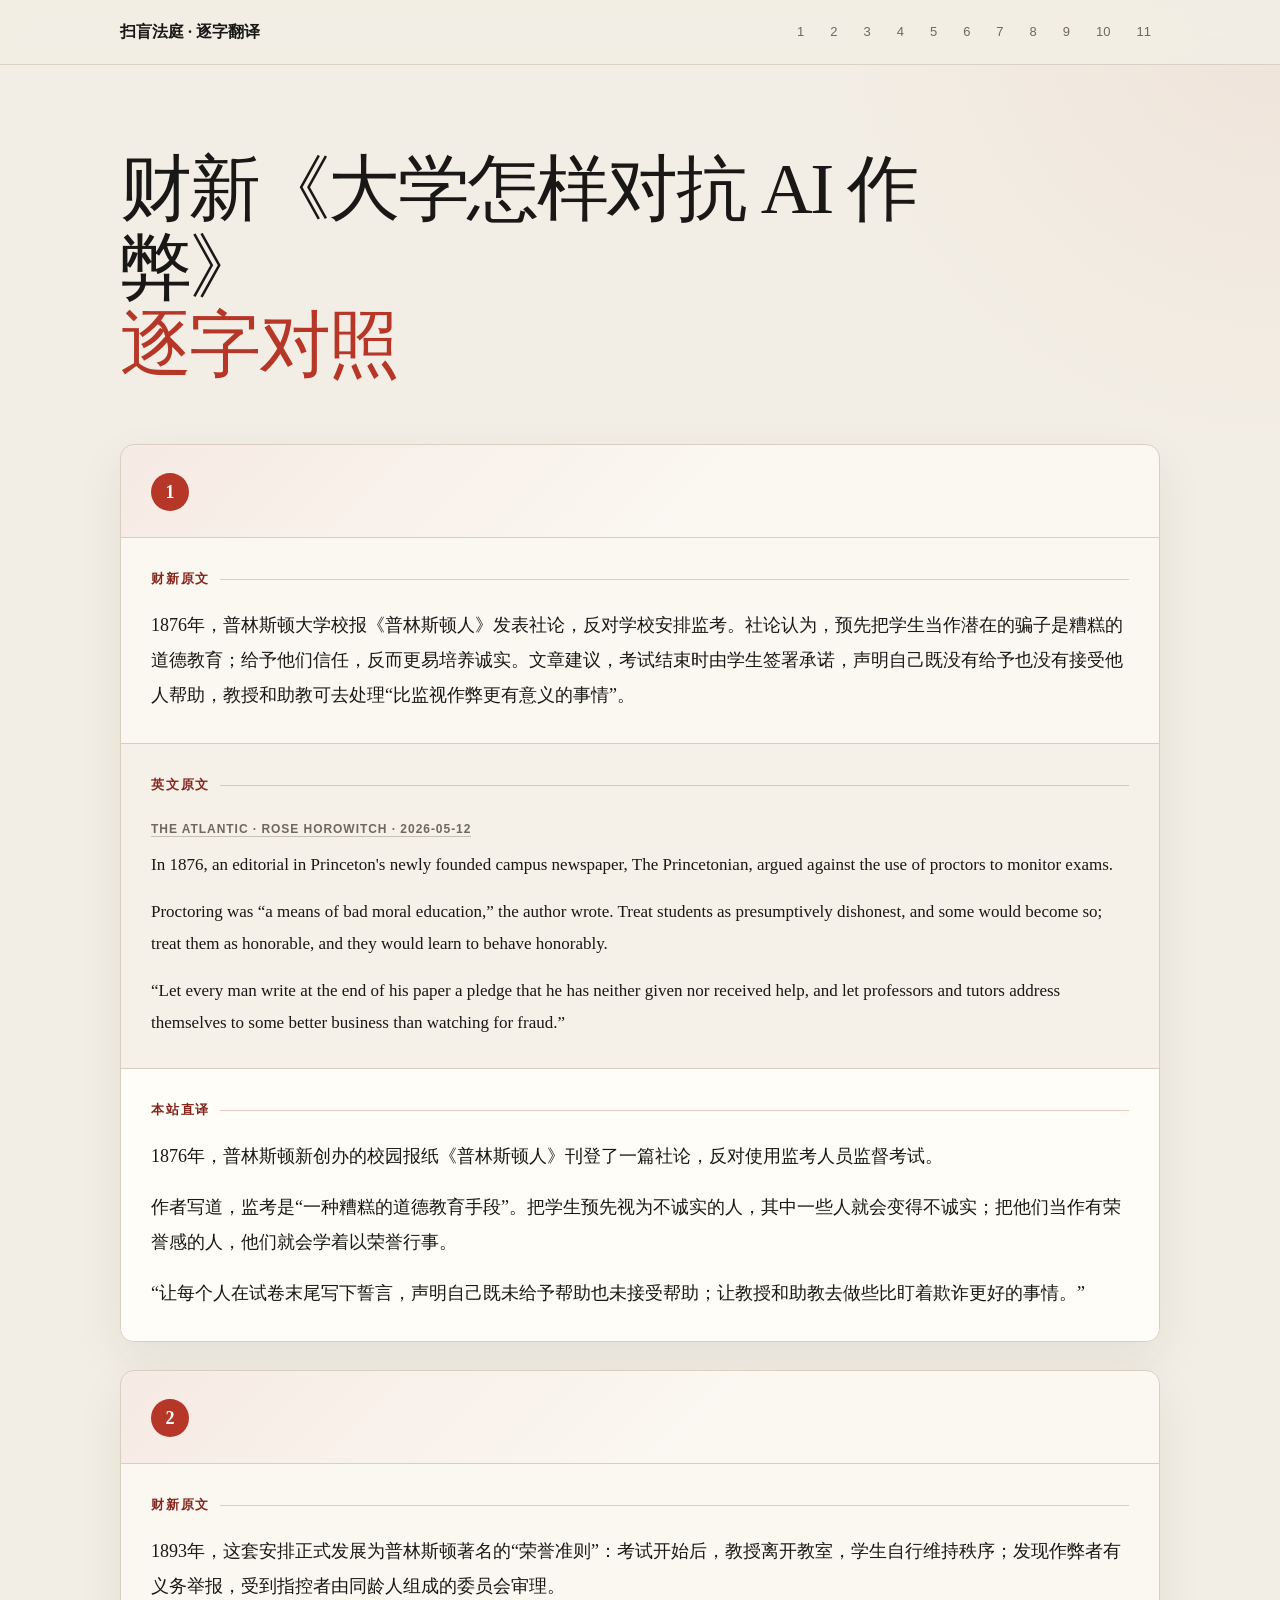
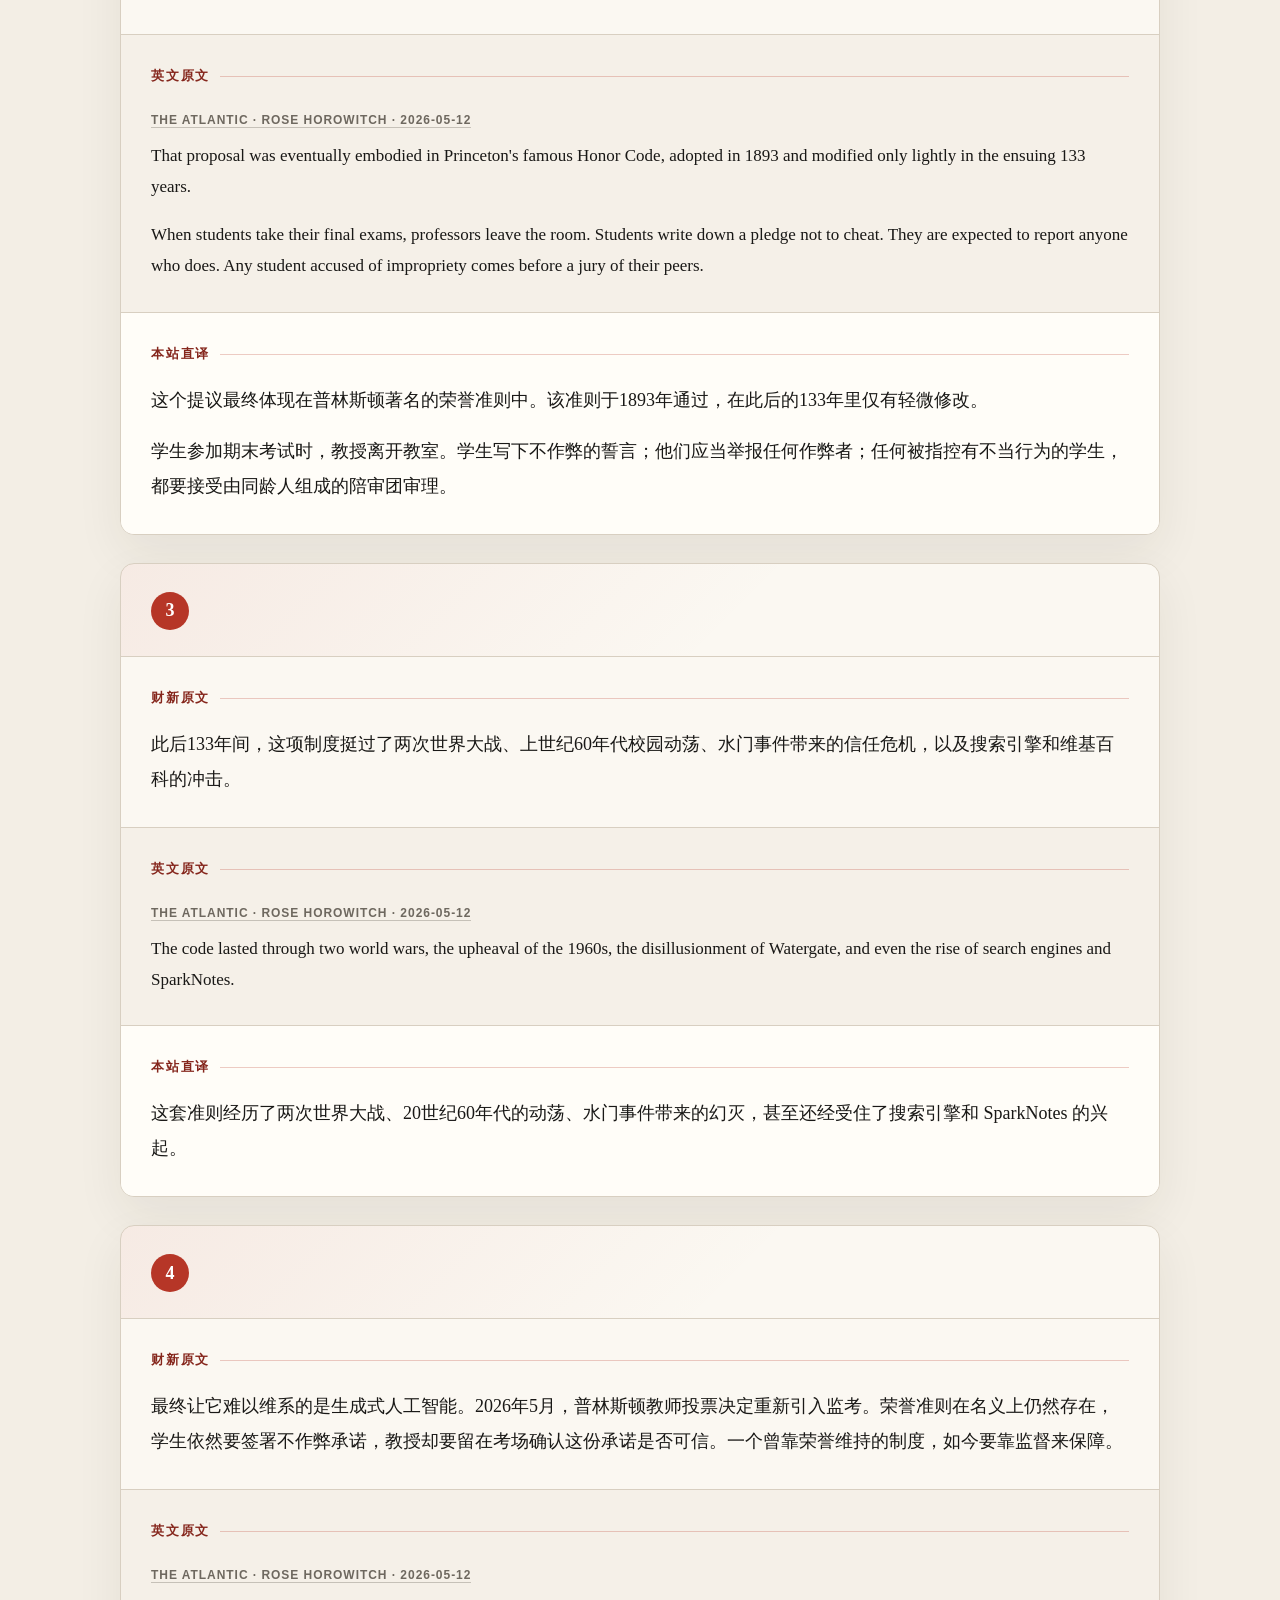
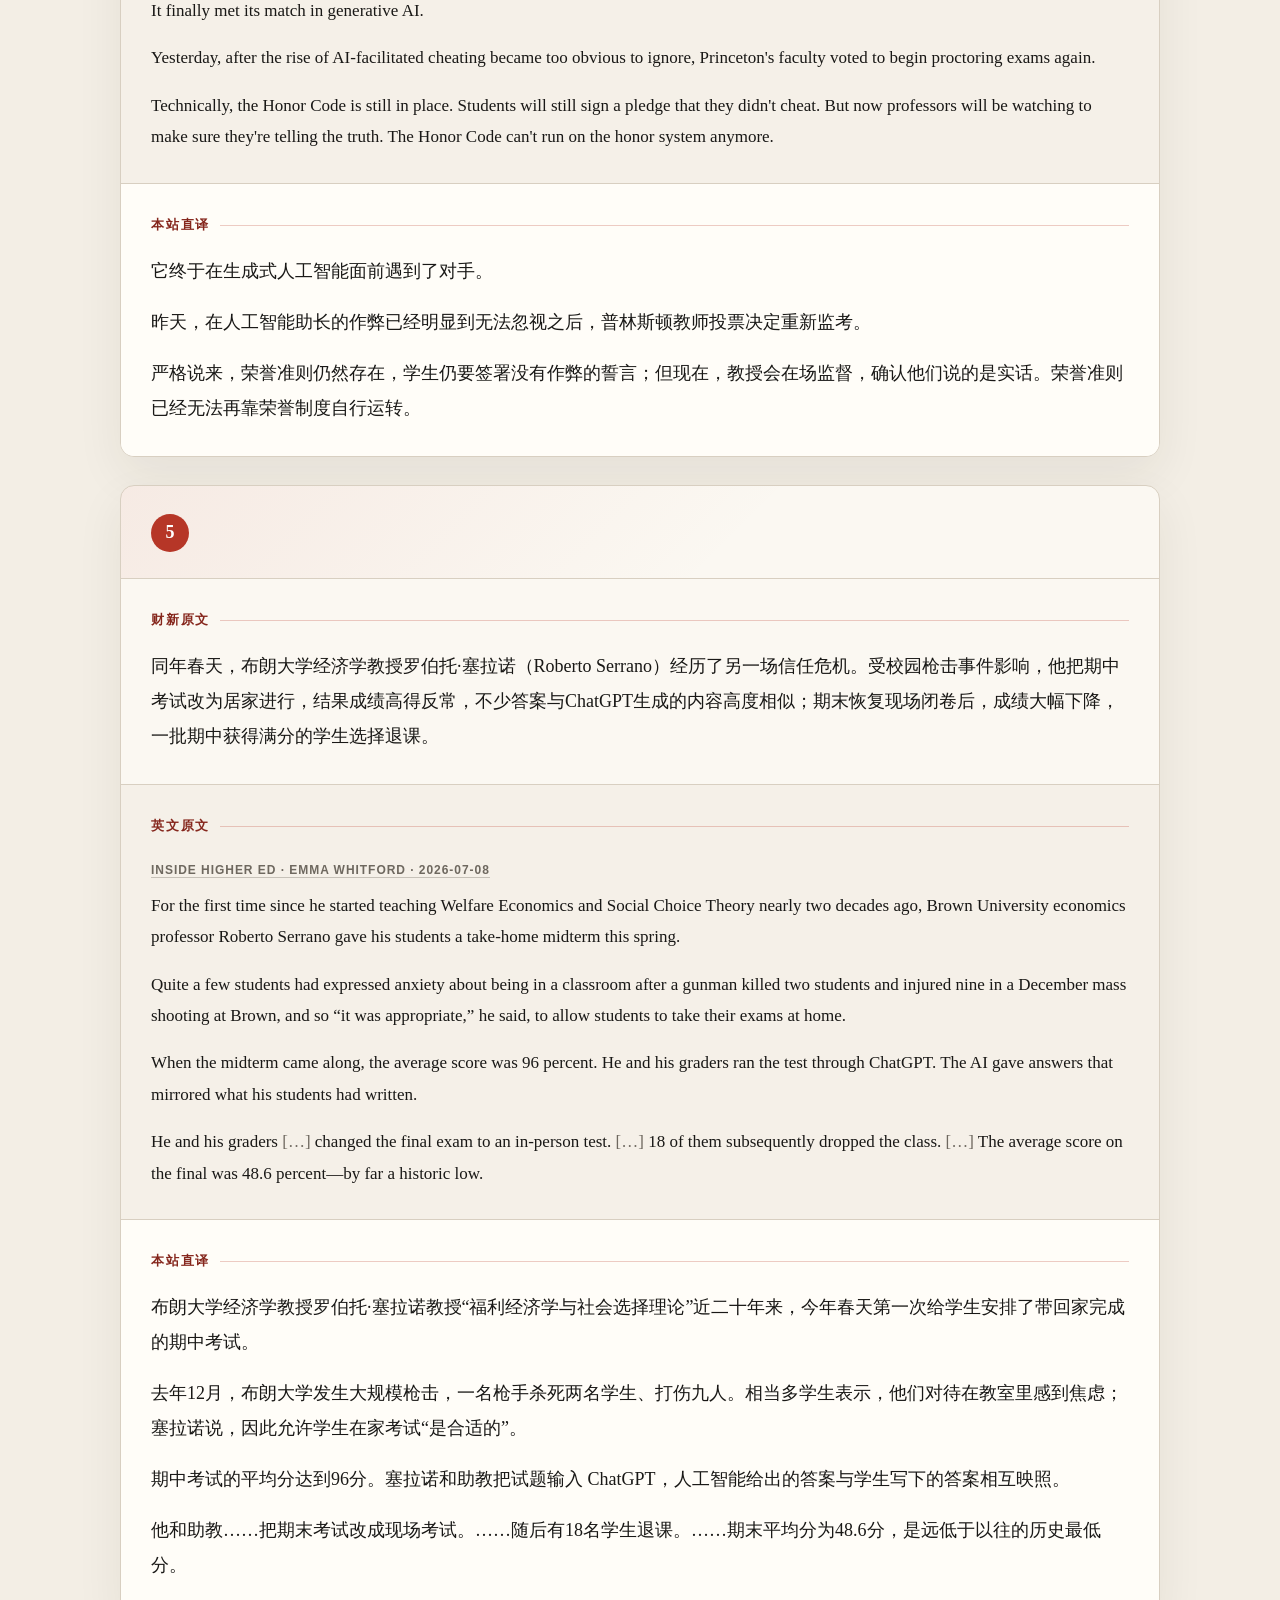
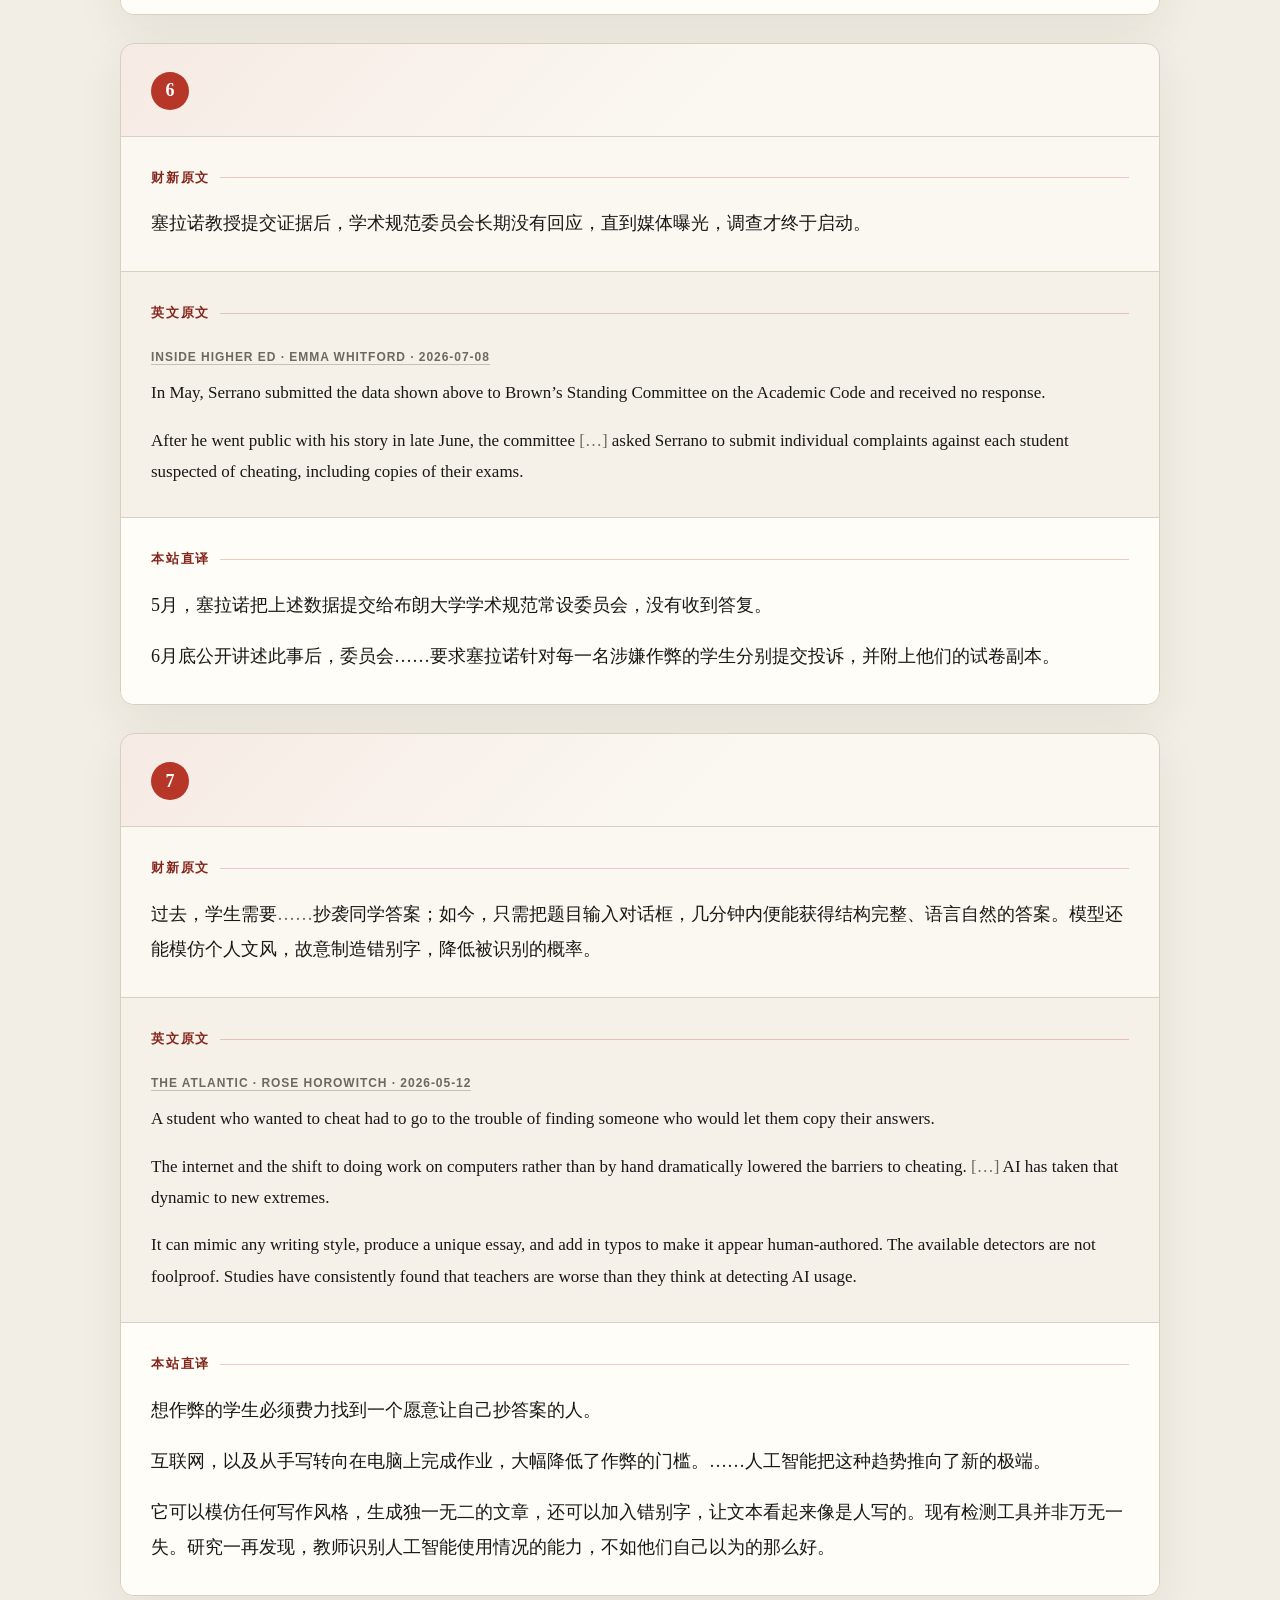
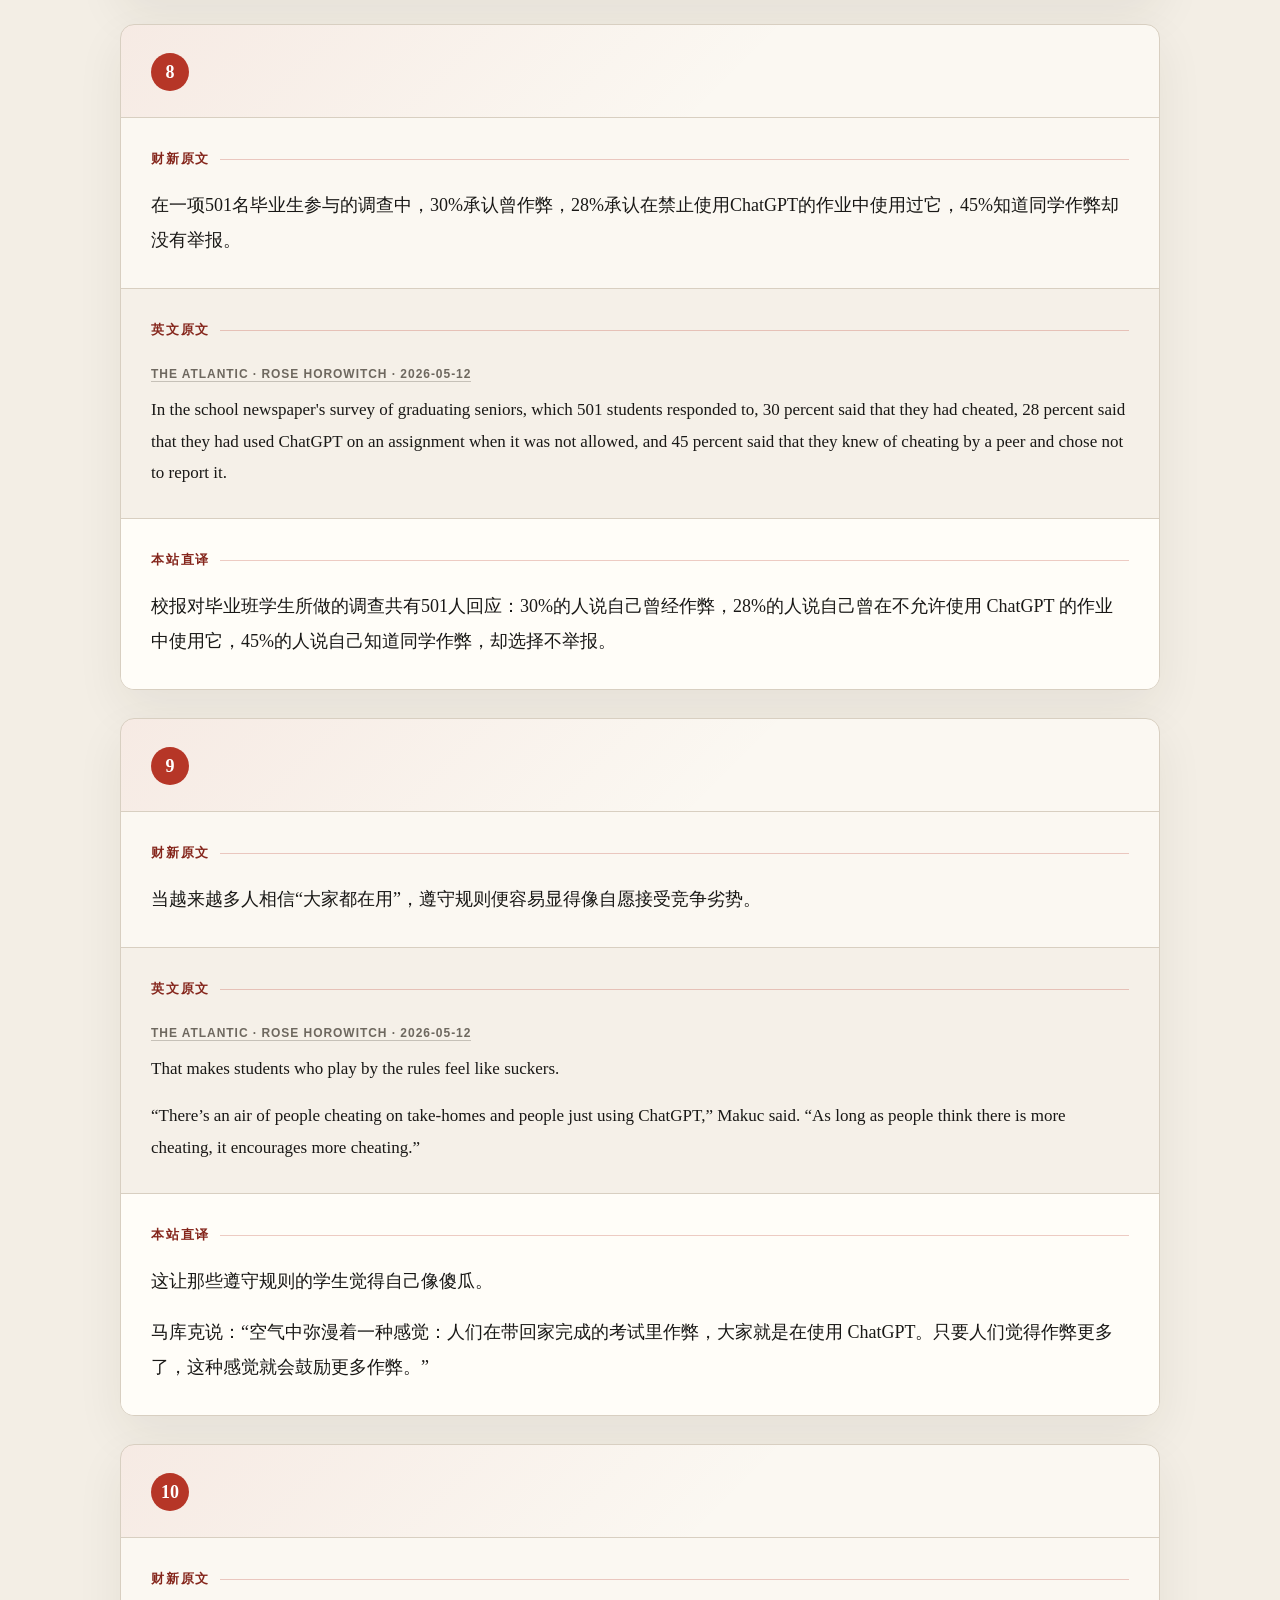
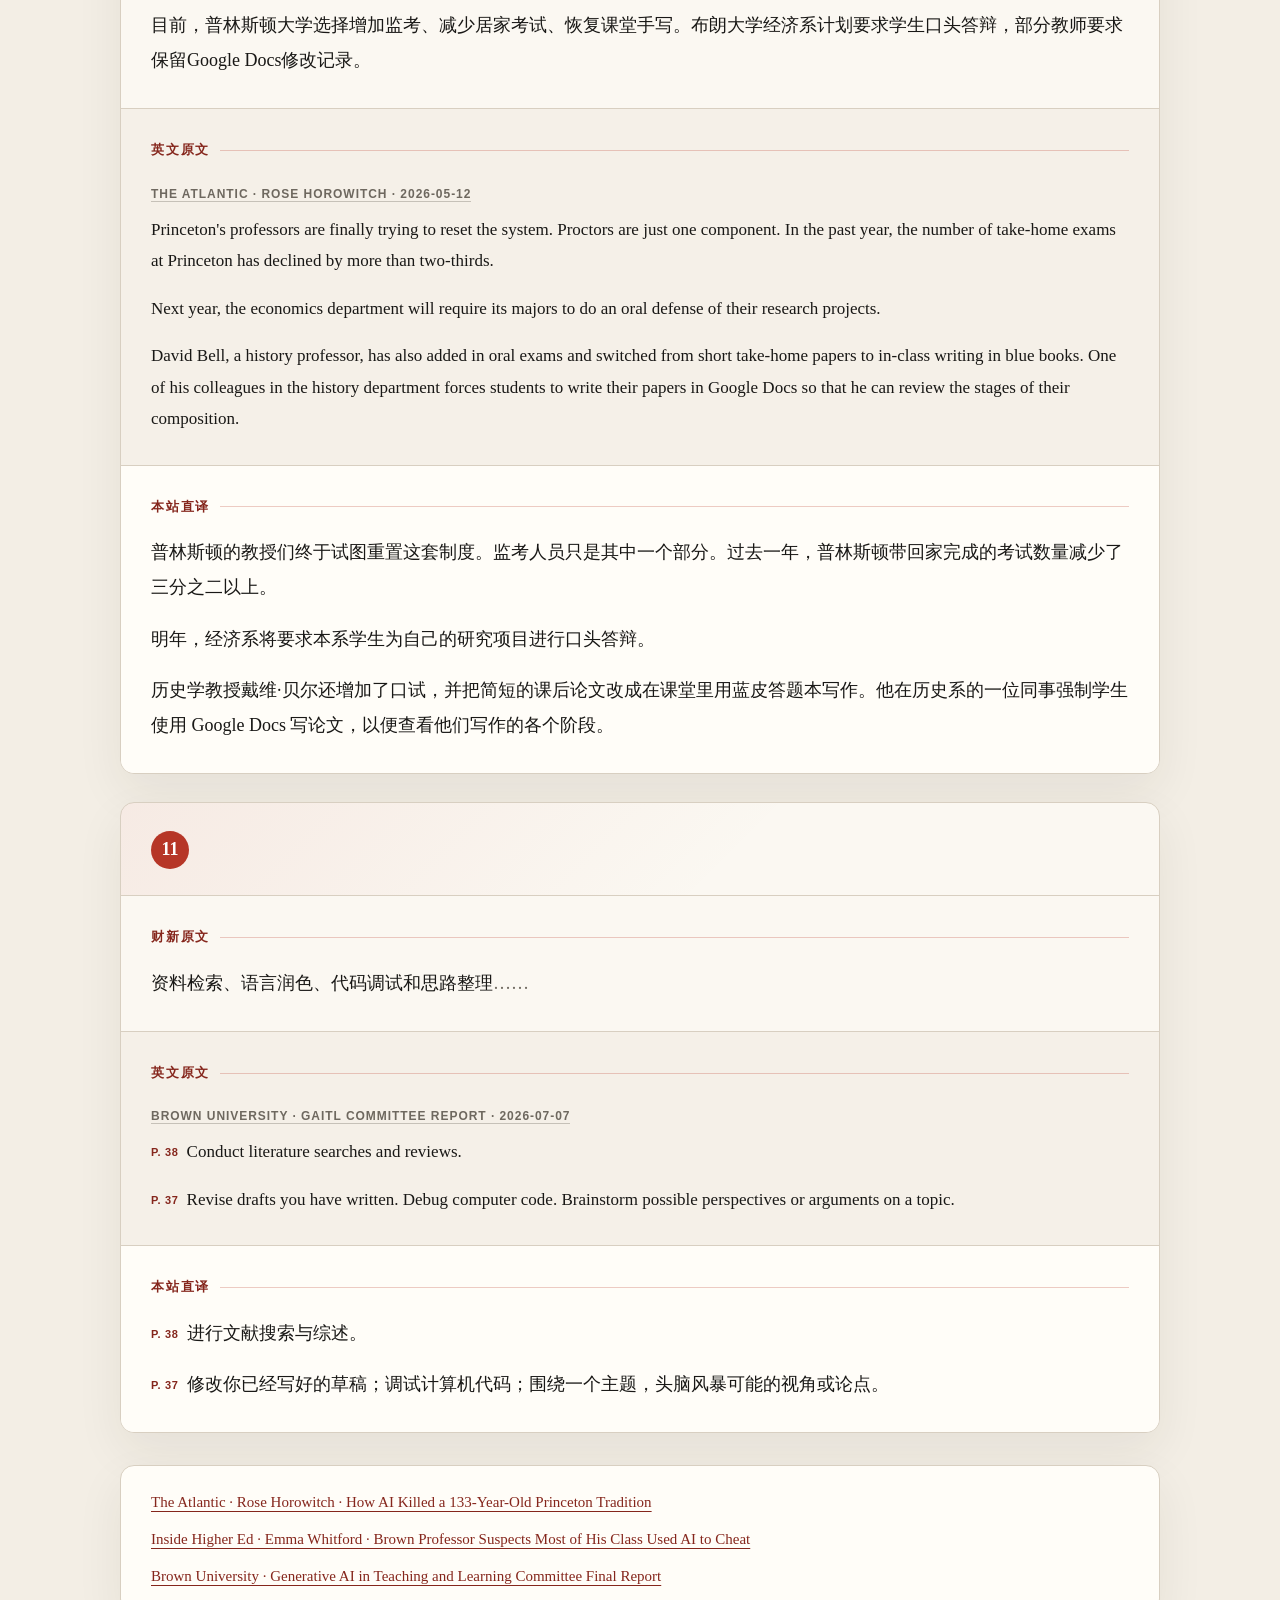
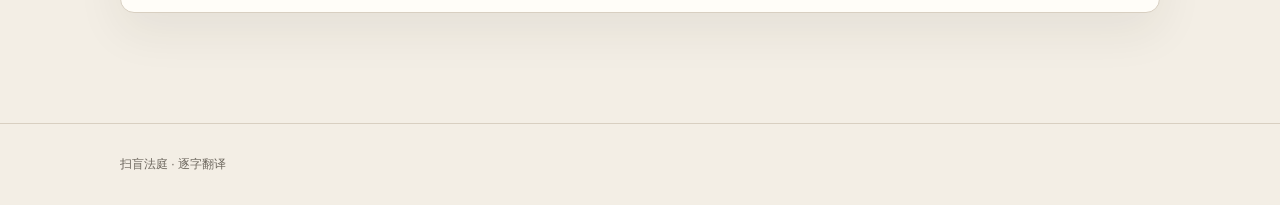
==== commit 20f074bb: "Update Caixin verbatim comparison" ====
--- a/projects/ai-cheating.html
+++ b/projects/ai-cheating.html
@@ -1,73 +1,643 @@
-<!DOCTYPE html>
+<!doctype html>
 <html lang="zh-CN">
 <head>
-<meta charset="utf-8"/>
-<meta content="width=device-width, initial-scale=1" name="viewport"/>
-<title>《大学怎样对抗 AI 作弊》｜材料核对</title>
-<meta content="以必要短引和材料节点核对《财新周刊》专栏《大学怎样对抗AI作弊》与公开英文材料的关系。" name="description"/>
-<link href="../styles.css" rel="stylesheet"/>
-<style>
-.document-page{width:min(1180px,calc(100% - 40px));margin:auto;padding:64px 0 100px}
-.document-page h1{font-family:Georgia,"Songti SC","STSong",serif;font-size:clamp(42px,6vw,72px);font-weight:500;line-height:1.08;margin:15px 0 14px}
-.document-page .sub{color:#625d54;font-size:16px;margin:0 0 12px;line-height:1.75;max-width:980px}
-.document-page .source-note{color:#625d54;font-size:14px;margin:0 0 34px;line-height:1.75;max-width:980px}
-.document-page a{color:inherit;text-decoration-thickness:1px;text-underline-offset:3px}
-.pairs{display:grid;gap:18px}.pair{background:#fffdf8;border:1px solid var(--line);border-radius:10px;overflow:hidden}
-.head{display:flex;gap:14px;align-items:baseline;padding:16px 18px;border-bottom:1px solid var(--line);background:#eee7dc}
-.num{font-weight:800;color:#777;font-variant-numeric:tabular-nums}.head h2{font-size:19px;margin:0;font-family:Georgia,"Songti SC","STSong",serif;font-weight:560}
-.cols{display:grid;grid-template-columns:1fr 1fr}.col{padding:20px 22px;min-width:0}.col + .col{border-left:1px solid var(--line)}
-.label{font-size:12px;font-weight:800;letter-spacing:.07em;color:#777;margin-bottom:13px}.text{font-size:16px;line-height:1.88}
-.source{margin-bottom:14px;padding-bottom:10px;border-bottom:1px solid #ececec;font-size:12px;line-height:1.6;color:#8b3025;font-weight:750}
-.page-note{margin-top:24px;color:#625d54;font-size:14px;line-height:1.75}
-@media(max-width:800px){.document-page{width:min(100% - 22px,1180px);padding-top:36px}.document-page h1{font-size:39px}.cols{grid-template-columns:1fr}.col + .col{border-left:0;border-top:1px solid var(--line)}}
-</style>
+  <meta charset="utf-8">
+  <meta name="viewport" content="width=device-width, initial-scale=1">
+  <title>财新《大学怎样对抗 AI 作弊》｜逐字对照</title>
+  <meta name="description" content="财新《大学怎样对抗 AI 作弊》中文原文、英文来源与本站直译的逐字对照。">
+  <style>
+    :root {
+      --bg: #f3eee5;
+      --paper: #fbf8f2;
+      --paper-strong: #fffdf8;
+      --ink: #191816;
+      --muted: #6e685f;
+      --line: #d8cfc1;
+      --red: #b63627;
+      --red-deep: #85261c;
+      --red-soft: #f7e9e4;
+      --shadow: 0 18px 48px rgba(49, 39, 28, .07);
+    }
+
+    * { box-sizing: border-box; }
+
+    html { scroll-behavior: smooth; }
+
+    body {
+      margin: 0;
+      color: var(--ink);
+      background:
+        radial-gradient(circle at 100% 0, rgba(182, 54, 39, .06), transparent 28rem),
+        var(--bg);
+      font-family: -apple-system, BlinkMacSystemFont, "Segoe UI", "PingFang SC",
+        "Hiragino Sans GB", "Microsoft YaHei", sans-serif;
+      line-height: 1.75;
+    }
+
+    a { color: inherit; }
+
+    .wrap {
+      width: min(1040px, calc(100% - 48px));
+      margin-inline: auto;
+    }
+
+    .topbar {
+      position: sticky;
+      top: 0;
+      z-index: 20;
+      border-bottom: 1px solid rgba(216, 207, 193, .92);
+      background: rgba(243, 238, 229, .93);
+      backdrop-filter: blur(14px);
+    }
+
+    .topbar-inner {
+      min-height: 64px;
+      display: flex;
+      align-items: center;
+      justify-content: space-between;
+      gap: 22px;
+    }
+
+    .brand {
+      font-family: Georgia, "Songti SC", "STSong", serif;
+      font-weight: 700;
+      text-decoration: none;
+      white-space: nowrap;
+    }
+
+    .topbar nav {
+      display: flex;
+      gap: 8px;
+      overflow-x: auto;
+      scrollbar-width: none;
+    }
+
+    .topbar nav::-webkit-scrollbar { display: none; }
+
+    .topbar nav a {
+      flex: 0 0 auto;
+      padding: 5px 9px;
+      color: var(--muted);
+      border-radius: 999px;
+      font-size: 13px;
+      text-decoration: none;
+    }
+
+    .topbar nav a:hover,
+    .topbar nav a:focus-visible {
+      color: var(--red-deep);
+      background: var(--red-soft);
+    }
+
+    .hero { padding: 86px 0 60px; }
+
+    .draft-badge {
+      display: inline-flex;
+      align-items: center;
+      gap: 8px;
+      margin: 0 0 22px;
+      padding: 6px 11px;
+      color: var(--red-deep);
+      border: 1px solid rgba(182, 54, 39, .35);
+      border-radius: 999px;
+      background: var(--red-soft);
+      font-size: 12px;
+      font-weight: 800;
+      letter-spacing: .08em;
+    }
+
+    .draft-badge::before {
+      width: 7px;
+      height: 7px;
+      border-radius: 50%;
+      background: var(--red);
+      content: "";
+    }
+
+    h1 {
+      max-width: 920px;
+      margin: 0;
+      font-family: Georgia, "Songti SC", "STSong", serif;
+      font-size: clamp(42px, 7vw, 72px);
+      font-weight: 520;
+      letter-spacing: -.035em;
+      line-height: 1.08;
+    }
+
+    h1 em { color: var(--red); font-style: normal; }
+
+    .dek {
+      max-width: 820px;
+      margin: 28px 0 0;
+      color: #49443d;
+      font-size: 19px;
+      line-height: 1.9;
+    }
+
+    main { padding-bottom: 110px; }
+
+    .case {
+      margin-top: 28px;
+      overflow: hidden;
+      border: 1px solid var(--line);
+      border-radius: 14px;
+      background: var(--paper);
+      box-shadow: var(--shadow);
+      scroll-margin-top: 82px;
+    }
+
+    .case:first-of-type { margin-top: 0; }
+
+    .case-head {
+      display: block;
+      align-items: start;
+      padding: 28px 30px 26px;
+      border-bottom: 1px solid var(--line);
+      background: linear-gradient(135deg, rgba(182, 54, 39, .07), transparent 60%);
+    }
+
+    .case-no {
+      display: grid;
+      width: 38px;
+      height: 38px;
+      place-items: center;
+      color: white;
+      border-radius: 50%;
+      background: var(--red);
+      font-family: Georgia, serif;
+      font-size: 18px;
+      font-weight: 700;
+      margin: 0;
+    }
+
+    .layer { padding: 30px; }
+
+    .layer + .layer { border-top: 1px solid var(--line); }
+
+    .layer-source { background: #f5f0e8; }
+
+    .layer-translation { background: var(--paper-strong); }
+
+    .layer-label {
+      display: flex;
+      align-items: center;
+      gap: 10px;
+      margin: 0 0 17px;
+      color: var(--red-deep);
+      font-size: 13px;
+      font-weight: 850;
+      letter-spacing: .14em;
+    }
+
+    .layer-label::after {
+      height: 1px;
+      flex: 1;
+      background: rgba(182, 54, 39, .25);
+      content: "";
+    }
+
+    blockquote {
+      margin: 0;
+      font-family: Georgia, "Songti SC", "STSong", serif;
+      font-size: 18px;
+      line-height: 1.95;
+    }
+
+    blockquote p { margin: 0; }
+
+    blockquote p + p { margin-top: 16px; }
+
+    .english {
+      font-family: Georgia, "Times New Roman", serif;
+      font-size: 17px;
+      line-height: 1.85;
+    }
+
+    .source-group + .source-group {
+      margin-top: 22px;
+      padding-top: 22px;
+      border-top: 1px dashed #cabfaf;
+    }
+
+    .source-name {
+      display: inline-block;
+      margin: 0 0 9px;
+      color: var(--muted);
+      font-family: -apple-system, BlinkMacSystemFont, "Segoe UI", sans-serif;
+      font-size: 12px;
+      font-style: normal;
+      font-weight: 800;
+      letter-spacing: .08em;
+      text-transform: uppercase;
+    }
+
+    .source-name a {
+      text-decoration: none;
+      border-bottom: 1px solid rgba(110, 104, 95, .35);
+    }
+
+    .speaker {
+      margin: 0 0 10px;
+      color: var(--red-deep);
+      font-size: 13px;
+      font-weight: 750;
+    }
+
+    .source-locator {
+      display: inline-block;
+      margin-right: 8px;
+      color: var(--red-deep);
+      font-family: -apple-system, BlinkMacSystemFont, "Segoe UI", sans-serif;
+      font-size: 11px;
+      font-weight: 800;
+      letter-spacing: .06em;
+      vertical-align: 1px;
+    }
+
+    .source-index {
+      margin-top: 32px;
+      padding: 24px 30px;
+      border: 1px solid var(--line);
+      border-radius: 14px;
+      background: var(--paper-strong);
+      box-shadow: var(--shadow);
+    }
+
+    .source-index a {
+      display: block;
+      color: var(--red-deep);
+      font-family: Georgia, "Times New Roman", serif;
+      font-size: 15px;
+      line-height: 1.65;
+      text-decoration-thickness: 1px;
+      text-underline-offset: 4px;
+    }
+
+    .source-index a + a { margin-top: 12px; }
+
+    .ellipsis { color: var(--muted); }
+
+    footer {
+      padding: 30px 0;
+      color: var(--muted);
+      border-top: 1px solid var(--line);
+      font-size: 12px;
+    }
+
+    @media (max-width: 760px) {
+      .wrap { width: min(100% - 28px, 1040px); }
+      .topbar-inner { min-height: 58px; }
+      .brand { display: none; }
+      .topbar nav { width: 100%; }
+      .hero { padding: 58px 0 42px; }
+      .dek { font-size: 17px; }
+      .case-head { padding: 23px 20px 21px; gap: 13px; }
+      .case-no { width: 32px; height: 32px; font-size: 15px; }
+      .layer { padding: 23px 20px; }
+      blockquote { font-size: 17px; line-height: 1.9; }
+      .english { font-size: 16px; }
+    }
+  </style>
 </head>
 <body>
-<header class="topbar">
-<a class="brand" href="../index.html">卫生法庭与扫盲法庭</a>
-<nav aria-label="专题页导航">
-<a class="nav-optional" href="#comparison">逐段核对</a>
-<a href="../statement.html">声明与方法</a>
-<a href="../index.html#library">核对记录</a>
-</nav>
-</header>
-<main class="document-page" id="comparison">
-<p class="eyebrow">材料核对</p>
-<h1>《大学怎样对抗 AI 作弊》</h1>
-<p class="sub">目标文本：<a href="https://weekly.caixin.com/essay" target="_blank" rel="noopener">《财新周刊》专栏《大学怎样对抗AI作弊》</a>，2026年8月1日。页面仅保留证明材料关系所需的短引与独特节点，不保存或替代原文。</p>
-<p class="source-note">右侧列出可公开复核的上游材料；需要完整上下文时，请直接进入原始来源。</p>
-<div class="pairs">
-<section class="pair"><div class="head"><span class="num">01</span><h2>1876 → 1893 → 133年 → AI → 恢复监考</h2></div><div class="cols">
-<article class="col"><div class="label">目标文本｜必要节选</div><div class="text">“1876年……反对学校安排监考” → “1893年……荣誉准则” → “此后133年间” → 2026年恢复监考。</div></article>
-<article class="col"><div class="label">对照材料</div><div class="source"><a href="https://www.theatlantic.com/ideas/2026/05/princeton-ai-honor-code/687144/" target="_blank" rel="noopener">Rose Horowitch, “How AI Killed a 133-Year-Old Princeton Tradition,” The Atlantic, 2026-05-12</a></div><div class="text">同样从 1876 Princetonian 社论进入，推进到 1893 Honor Code、133 年历史序列，再到生成式 AI 与恢复监考。</div></article>
-</div></section>
-<section class="pair"><div class="head"><span class="num">02</span><h2>Brown：take-home → ChatGPT → 线下 final → 退课</h2></div><div class="cols">
-<article class="col"><div class="label">目标文本｜必要节选</div><div class="text">“把期中考试改为居家进行” → “答案与ChatGPT生成的内容高度相似” → “期末恢复现场闭卷” → 学生退课。</div></article>
-<article class="col"><div class="label">对照材料</div><div class="source"><a href="https://www.insidehighered.com/news/faculty/learning-assessment/2026/07/08/brown-professor-suspects-most-his-class-used-ai-cheat" target="_blank" rel="noopener">Emma Whitford, “Brown Professor Suspects Majority of His Class Used AI to Cheat,” Inside Higher Ed, 2026-07-08</a></div><div class="text">take-home midterm → 96% average → ChatGPT-like answers → in-person final 48.6% → 18 drops。</div></article>
-</div></section>
-<section class="pair"><div class="head"><span class="num">03</span><h2>“AI改变了作弊的成本”</h2></div><div class="cols">
-<article class="col"><div class="label">目标文本｜必要节选</div><div class="text">“AI没有发明作弊，却彻底改变了作弊的成本。”并继续写到模仿个人文风、故意制造错别字。</div></article>
-<article class="col"><div class="label">对照材料</div><div class="source"><a href="https://www.businessinsider.com/brown-university-ai-cheating-scandal-2026-7" target="_blank" rel="noopener">Henry Chandonnet, Business Insider, 2026-07-09</a> · <a href="https://www.theatlantic.com/ideas/2026/05/princeton-ai-honor-code/687144/" target="_blank" rel="noopener">The Atlantic</a></div><div class="text">上游分别提供 “cost of cheating” 降低，以及 AI 模仿写作风格、加入错字以降低识别概率的材料。</div></article>
-</div></section>
-<section class="pair"><div class="head"><span class="num">04</span><h2>501 → 30% → 28% → 45%</h2></div><div class="cols">
-<article class="col"><div class="label">目标文本｜必要节选</div><div class="text">“501名” → “30%” → “28%” → “45%”。</div></article>
-<article class="col"><div class="label">对照材料</div><div class="source"><a href="https://www.theatlantic.com/ideas/2026/05/princeton-ai-honor-code/687144/" target="_blank" rel="noopener">The Atlantic｜Rose Horowitch</a></div><div class="text">同一调查、同一四个数字，按同一顺序出现。</div></article>
-</div></section>
-<section class="pair"><div class="head"><span class="num">05</span><h2>Princeton → Brown：实体发生变化</h2></div><div class="cols">
-<article class="col"><div class="label">目标文本｜必要节选</div><div class="text">“布朗大学经济系计划要求学生口头答辩” → “Google Docs修改记录”。</div></article>
-<article class="col"><div class="label">对照材料</div><div class="source"><a href="https://www.theatlantic.com/ideas/2026/05/princeton-ai-honor-code/687144/" target="_blank" rel="noopener">The Atlantic｜Rose Horowitch</a></div><div class="text">原材料对应的是 Princeton economics 的 oral defense，以及 Princeton history 的 Google Docs revision history；这里保留这一实体错接作为可核验节点。</div></article>
-</div></section>
-<section class="pair"><div class="head"><span class="num">06</span><h2>合理AI用途 → learning objectives → process over product</h2></div><div class="cols">
-<article class="col"><div class="label">目标文本｜必要节选</div><div class="text">“资料检索、语言润色、代码调试和思路整理” → “重新说明考查目标”。</div></article>
-<article class="col"><div class="label">对照材料</div><div class="source"><a href="https://provost.brown.edu/sites/default/files/GAITL_Committee_Report_FNL.pdf" target="_blank" rel="noopener">Brown University, Generative AI in Teaching and Learning Committee Final Report, 2026-07-07</a></div><div class="text">revision / summarizing / debugging → course learning objectives → “process over product”。</div></article>
-</div></section>
-<section class="pair"><div class="head"><span class="num">07</span><h2>教育“表演”与信任瓦解</h2></div><div class="cols">
-<article class="col"><div class="label">目标文本｜必要节选</div><div class="text">“课堂成为教育的表演，考试成为评价的表演，文凭成为能力的表演……”</div></article>
-<article class="col"><div class="label">对照材料</div><div class="source"><a href="https://www.newyorker.com/news/fault-lines/the-despair-of-the-professor-in-the-age-of-ai" target="_blank" rel="noopener">Jay Caspian Kang, “The Despair of the Professor in the Age of A.I.,” The New Yorker, 2026-05-26</a></div><div class="text">“simulacrum of education” / students “pretend to learn” / erosion of trust，与 Atlantic 的 diploma-as-trust-signal 共同构成上游框架；此处只标示关系，不把中文结尾视为逐句翻译。</div></article>
-</div></section>
-</div>
-<p class="page-note">本页用于材料关系核对。相关著作权归原权利人；如需完整文本，请通过原出版方与原始材料自行核对。</p>
-</main>
-<footer><div class="wrap">卫生法庭与扫盲法庭 · <a href="../statement.html">声明与方法</a></div></footer>
+  <header class="topbar">
+    <div class="topbar-inner wrap">
+      <a class="brand" href="../index.html">扫盲法庭 · 逐字翻译</a>
+      <nav aria-label="本页段落">
+        <a href="#case-1">1</a>
+        <a href="#case-2">2</a>
+        <a href="#case-3">3</a>
+        <a href="#case-4">4</a>
+        <a href="#case-5">5</a>
+        <a href="#case-6">6</a>
+        <a href="#case-7">7</a>
+        <a href="#case-8">8</a>
+        <a href="#case-9">9</a>
+        <a href="#case-10">10</a>
+        <a href="#case-11">11</a>
+      </nav>
+    </div>
+  </header>
+
+  <div class="hero wrap" id="top">
+    <h1>财新《大学怎样对抗 AI 作弊》<br><em>逐字对照</em></h1>
+  </div>
+
+  <main class="wrap">
+    <article class="case" id="case-1">
+      <header class="case-head"><h2 class="case-no">1</h2></header>
+      <section class="layer layer-her">
+        <h3 class="layer-label">财新原文</h3>
+        <blockquote lang="zh-CN">
+          <p>1876年，普林斯顿大学校报《普林斯顿人》发表社论，反对学校安排监考。社论认为，预先把学生当作潜在的骗子是糟糕的道德教育；给予他们信任，反而更易培养诚实。文章建议，考试结束时由学生签署承诺，声明自己既没有给予也没有接受他人帮助，教授和助教可去处理“比监视作弊更有意义的事情”。</p>
+        </blockquote>
+      </section>
+      <section class="layer layer-source">
+        <h3 class="layer-label">英文原文</h3>
+        <div class="source-group">
+          <cite class="source-name"><a href="https://www.theatlantic.com/ideas/2026/05/princeton-ai-honor-code/687144/" target="_blank" rel="noopener noreferrer">The Atlantic · Rose Horowitch · 2026-05-12</a></cite>
+          <blockquote class="english" lang="en">
+            <p>In 1876, an editorial in Princeton's newly founded campus newspaper, The Princetonian, argued against the use of proctors to monitor exams.</p>
+            <p>Proctoring was “a means of bad moral education,” the author wrote. Treat students as presumptively dishonest, and some would become so; treat them as honorable, and they would learn to behave honorably.</p>
+            <p>“Let every man write at the end of his paper a pledge that he has neither given nor received help, and let professors and tutors address themselves to some better business than watching for fraud.”</p>
+          </blockquote>
+        </div>
+      </section>
+      <section class="layer layer-translation">
+        <h3 class="layer-label">本站直译</h3>
+        <blockquote lang="zh-CN">
+          <p>1876年，普林斯顿新创办的校园报纸《普林斯顿人》刊登了一篇社论，反对使用监考人员监督考试。</p>
+          <p>作者写道，监考是“一种糟糕的道德教育手段”。把学生预先视为不诚实的人，其中一些人就会变得不诚实；把他们当作有荣誉感的人，他们就会学着以荣誉行事。</p>
+          <p>“让每个人在试卷末尾写下誓言，声明自己既未给予帮助也未接受帮助；让教授和助教去做些比盯着欺诈更好的事情。”</p>
+        </blockquote>
+      </section>
+    </article>
+
+    <article class="case" id="case-2">
+      <header class="case-head"><h2 class="case-no">2</h2></header>
+      <section class="layer layer-her">
+        <h3 class="layer-label">财新原文</h3>
+        <blockquote lang="zh-CN">
+          <p>1893年，这套安排正式发展为普林斯顿著名的“荣誉准则”：考试开始后，教授离开教室，学生自行维持秩序；发现作弊者有义务举报，受到指控者由同龄人组成的委员会审理。</p>
+        </blockquote>
+      </section>
+      <section class="layer layer-source">
+        <h3 class="layer-label">英文原文</h3>
+        <div class="source-group">
+          <cite class="source-name"><a href="https://www.theatlantic.com/ideas/2026/05/princeton-ai-honor-code/687144/" target="_blank" rel="noopener noreferrer">The Atlantic · Rose Horowitch · 2026-05-12</a></cite>
+          <blockquote class="english" lang="en">
+            <p>That proposal was eventually embodied in Princeton's famous Honor Code, adopted in 1893 and modified only lightly in the ensuing 133 years.</p>
+            <p>When students take their final exams, professors leave the room. Students write down a pledge not to cheat. They are expected to report anyone who does. Any student accused of impropriety comes before a jury of their peers.</p>
+          </blockquote>
+        </div>
+      </section>
+      <section class="layer layer-translation">
+        <h3 class="layer-label">本站直译</h3>
+        <blockquote lang="zh-CN">
+          <p>这个提议最终体现在普林斯顿著名的荣誉准则中。该准则于1893年通过，在此后的133年里仅有轻微修改。</p>
+          <p>学生参加期末考试时，教授离开教室。学生写下不作弊的誓言；他们应当举报任何作弊者；任何被指控有不当行为的学生，都要接受由同龄人组成的陪审团审理。</p>
+        </blockquote>
+      </section>
+    </article>
+
+    <article class="case" id="case-3">
+      <header class="case-head"><h2 class="case-no">3</h2></header>
+      <section class="layer layer-her">
+        <h3 class="layer-label">财新原文</h3>
+        <blockquote lang="zh-CN">
+          <p>此后133年间，这项制度挺过了两次世界大战、上世纪60年代校园动荡、水门事件带来的信任危机，以及搜索引擎和维基百科的冲击。</p>
+        </blockquote>
+      </section>
+      <section class="layer layer-source">
+        <h3 class="layer-label">英文原文</h3>
+        <div class="source-group">
+          <cite class="source-name"><a href="https://www.theatlantic.com/ideas/2026/05/princeton-ai-honor-code/687144/" target="_blank" rel="noopener noreferrer">The Atlantic · Rose Horowitch · 2026-05-12</a></cite>
+          <blockquote class="english" lang="en">
+            <p>The code lasted through two world wars, the upheaval of the 1960s, the disillusionment of Watergate, and even the rise of search engines and SparkNotes.</p>
+          </blockquote>
+        </div>
+      </section>
+      <section class="layer layer-translation">
+        <h3 class="layer-label">本站直译</h3>
+        <blockquote lang="zh-CN">
+          <p>这套准则经历了两次世界大战、20世纪60年代的动荡、水门事件带来的幻灭，甚至还经受住了搜索引擎和 SparkNotes 的兴起。</p>
+        </blockquote>
+      </section>
+    </article>
+
+    <article class="case" id="case-4">
+      <header class="case-head"><h2 class="case-no">4</h2></header>
+      <section class="layer layer-her">
+        <h3 class="layer-label">财新原文</h3>
+        <blockquote lang="zh-CN">
+          <p>最终让它难以维系的是生成式人工智能。2026年5月，普林斯顿教师投票决定重新引入监考。荣誉准则在名义上仍然存在，学生依然要签署不作弊承诺，教授却要留在考场确认这份承诺是否可信。一个曾靠荣誉维持的制度，如今要靠监督来保障。</p>
+        </blockquote>
+      </section>
+      <section class="layer layer-source">
+        <h3 class="layer-label">英文原文</h3>
+        <div class="source-group">
+          <cite class="source-name"><a href="https://www.theatlantic.com/ideas/2026/05/princeton-ai-honor-code/687144/" target="_blank" rel="noopener noreferrer">The Atlantic · Rose Horowitch · 2026-05-12</a></cite>
+          <blockquote class="english" lang="en">
+            <p>It finally met its match in generative AI.</p>
+            <p>Yesterday, after the rise of AI-facilitated cheating became too obvious to ignore, Princeton's faculty voted to begin proctoring exams again.</p>
+            <p>Technically, the Honor Code is still in place. Students will still sign a pledge that they didn't cheat. But now professors will be watching to make sure they're telling the truth. The Honor Code can't run on the honor system anymore.</p>
+          </blockquote>
+        </div>
+      </section>
+      <section class="layer layer-translation">
+        <h3 class="layer-label">本站直译</h3>
+        <blockquote lang="zh-CN">
+          <p>它终于在生成式人工智能面前遇到了对手。</p>
+          <p>昨天，在人工智能助长的作弊已经明显到无法忽视之后，普林斯顿教师投票决定重新监考。</p>
+          <p>严格说来，荣誉准则仍然存在，学生仍要签署没有作弊的誓言；但现在，教授会在场监督，确认他们说的是实话。荣誉准则已经无法再靠荣誉制度自行运转。</p>
+        </blockquote>
+      </section>
+    </article>
+
+    <article class="case" id="case-5">
+      <header class="case-head"><h2 class="case-no">5</h2></header>
+      <section class="layer layer-her">
+        <h3 class="layer-label">财新原文</h3>
+        <blockquote lang="zh-CN">
+          <p>同年春天，布朗大学经济学教授罗伯托·塞拉诺（Roberto Serrano）经历了另一场信任危机。受校园枪击事件影响，他把期中考试改为居家进行，结果成绩高得反常，不少答案与ChatGPT生成的内容高度相似；期末恢复现场闭卷后，成绩大幅下降，一批期中获得满分的学生选择退课。</p>
+        </blockquote>
+      </section>
+      <section class="layer layer-source">
+        <h3 class="layer-label">英文原文</h3>
+        <div class="source-group">
+          <cite class="source-name"><a href="https://www.insidehighered.com/news/faculty/learning-assessment/2026/07/08/brown-professor-suspects-most-his-class-used-ai-cheat" target="_blank" rel="noopener noreferrer">Inside Higher Ed · Emma Whitford · 2026-07-08</a></cite>
+          <blockquote class="english" lang="en">
+            <p>For the first time since he started teaching Welfare Economics and Social Choice Theory nearly two decades ago, Brown University economics professor Roberto Serrano gave his students a take-home midterm this spring.</p>
+            <p>Quite a few students had expressed anxiety about being in a classroom after a gunman killed two students and injured nine in a December mass shooting at Brown, and so “it was appropriate,” he said, to allow students to take their exams at home.</p>
+            <p>When the midterm came along, the average score was 96 percent. He and his graders ran the test through ChatGPT. The AI gave answers that mirrored what his students had written.</p>
+            <p>He and his graders <span class="ellipsis">[…]</span> changed the final exam to an in-person test. <span class="ellipsis">[…]</span> 18 of them subsequently dropped the class. <span class="ellipsis">[…]</span> The average score on the final was 48.6 percent—by far a historic low.</p>
+          </blockquote>
+        </div>
+      </section>
+      <section class="layer layer-translation">
+        <h3 class="layer-label">本站直译</h3>
+        <blockquote lang="zh-CN">
+          <p>布朗大学经济学教授罗伯托·塞拉诺教授“福利经济学与社会选择理论”近二十年来，今年春天第一次给学生安排了带回家完成的期中考试。</p>
+          <p>去年12月，布朗大学发生大规模枪击，一名枪手杀死两名学生、打伤九人。相当多学生表示，他们对待在教室里感到焦虑；塞拉诺说，因此允许学生在家考试“是合适的”。</p>
+          <p>期中考试的平均分达到96分。塞拉诺和助教把试题输入 ChatGPT，人工智能给出的答案与学生写下的答案相互映照。</p>
+          <p>他和助教……把期末考试改成现场考试。……随后有18名学生退课。……期末平均分为48.6分，是远低于以往的历史最低分。</p>
+        </blockquote>
+      </section>
+    </article>
+
+    <article class="case" id="case-6">
+      <header class="case-head"><h2 class="case-no">6</h2></header>
+      <section class="layer layer-her">
+        <h3 class="layer-label">财新原文</h3>
+        <blockquote lang="zh-CN">
+          <p>塞拉诺教授提交证据后，学术规范委员会长期没有回应，直到媒体曝光，调查才终于启动。</p>
+        </blockquote>
+      </section>
+      <section class="layer layer-source">
+        <h3 class="layer-label">英文原文</h3>
+        <div class="source-group">
+          <cite class="source-name"><a href="https://www.insidehighered.com/news/faculty/learning-assessment/2026/07/08/brown-professor-suspects-most-his-class-used-ai-cheat" target="_blank" rel="noopener noreferrer">Inside Higher Ed · Emma Whitford · 2026-07-08</a></cite>
+          <blockquote class="english" lang="en">
+            <p>In May, Serrano submitted the data shown above to Brown’s Standing Committee on the Academic Code and received no response.</p>
+            <p>After he went public with his story in late June, the committee <span class="ellipsis">[…]</span> asked Serrano to submit individual complaints against each student suspected of cheating, including copies of their exams.</p>
+          </blockquote>
+        </div>
+      </section>
+      <section class="layer layer-translation">
+        <h3 class="layer-label">本站直译</h3>
+        <blockquote lang="zh-CN">
+          <p>5月，塞拉诺把上述数据提交给布朗大学学术规范常设委员会，没有收到答复。</p>
+          <p>6月底公开讲述此事后，委员会……要求塞拉诺针对每一名涉嫌作弊的学生分别提交投诉，并附上他们的试卷副本。</p>
+        </blockquote>
+      </section>
+    </article>
+
+    <article class="case" id="case-7">
+      <header class="case-head"><h2 class="case-no">7</h2></header>
+      <section class="layer layer-her">
+        <h3 class="layer-label">财新原文</h3>
+        <blockquote lang="zh-CN">
+          <p>过去，学生需要<span class="ellipsis">……</span>抄袭同学答案；如今，只需把题目输入对话框，几分钟内便能获得结构完整、语言自然的答案。模型还能模仿个人文风，故意制造错别字，降低被识别的概率。</p>
+        </blockquote>
+      </section>
+      <section class="layer layer-source">
+        <h3 class="layer-label">英文原文</h3>
+        <div class="source-group">
+          <cite class="source-name"><a href="https://www.theatlantic.com/ideas/2026/05/princeton-ai-honor-code/687144/" target="_blank" rel="noopener noreferrer">The Atlantic · Rose Horowitch · 2026-05-12</a></cite>
+          <blockquote class="english" lang="en">
+            <p>A student who wanted to cheat had to go to the trouble of finding someone who would let them copy their answers.</p>
+            <p>The internet and the shift to doing work on computers rather than by hand dramatically lowered the barriers to cheating. <span class="ellipsis">[…]</span> AI has taken that dynamic to new extremes.</p>
+            <p>It can mimic any writing style, produce a unique essay, and add in typos to make it appear human-authored. The available detectors are not foolproof. Studies have consistently found that teachers are worse than they think at detecting AI usage.</p>
+          </blockquote>
+        </div>
+      </section>
+      <section class="layer layer-translation">
+        <h3 class="layer-label">本站直译</h3>
+        <blockquote lang="zh-CN">
+          <p>想作弊的学生必须费力找到一个愿意让自己抄答案的人。</p>
+          <p>互联网，以及从手写转向在电脑上完成作业，大幅降低了作弊的门槛。……人工智能把这种趋势推向了新的极端。</p>
+          <p>它可以模仿任何写作风格，生成独一无二的文章，还可以加入错别字，让文本看起来像是人写的。现有检测工具并非万无一失。研究一再发现，教师识别人工智能使用情况的能力，不如他们自己以为的那么好。</p>
+        </blockquote>
+      </section>
+    </article>
+
+    <article class="case" id="case-8">
+      <header class="case-head"><h2 class="case-no">8</h2></header>
+      <section class="layer layer-her">
+        <h3 class="layer-label">财新原文</h3>
+        <blockquote lang="zh-CN">
+          <p>在一项501名毕业生参与的调查中，30%承认曾作弊，28%承认在禁止使用ChatGPT的作业中使用过它，45%知道同学作弊却没有举报。</p>
+        </blockquote>
+      </section>
+      <section class="layer layer-source">
+        <h3 class="layer-label">英文原文</h3>
+        <div class="source-group">
+          <cite class="source-name"><a href="https://www.theatlantic.com/ideas/2026/05/princeton-ai-honor-code/687144/" target="_blank" rel="noopener noreferrer">The Atlantic · Rose Horowitch · 2026-05-12</a></cite>
+          <blockquote class="english" lang="en">
+            <p>In the school newspaper's survey of graduating seniors, which 501 students responded to, 30 percent said that they had cheated, 28 percent said that they had used ChatGPT on an assignment when it was not allowed, and 45 percent said that they knew of cheating by a peer and chose not to report it.</p>
+          </blockquote>
+        </div>
+      </section>
+      <section class="layer layer-translation">
+        <h3 class="layer-label">本站直译</h3>
+        <blockquote lang="zh-CN">
+          <p>校报对毕业班学生所做的调查共有501人回应：30%的人说自己曾经作弊，28%的人说自己曾在不允许使用 ChatGPT 的作业中使用它，45%的人说自己知道同学作弊，却选择不举报。</p>
+        </blockquote>
+      </section>
+    </article>
+
+    <article class="case" id="case-9">
+      <header class="case-head"><h2 class="case-no">9</h2></header>
+      <section class="layer layer-her">
+        <h3 class="layer-label">财新原文</h3>
+        <blockquote lang="zh-CN">
+          <p>当越来越多人相信“大家都在用”，遵守规则便容易显得像自愿接受竞争劣势。</p>
+        </blockquote>
+      </section>
+      <section class="layer layer-source">
+        <h3 class="layer-label">英文原文</h3>
+        <div class="source-group">
+          <cite class="source-name"><a href="https://www.theatlantic.com/ideas/2026/05/princeton-ai-honor-code/687144/" target="_blank" rel="noopener noreferrer">The Atlantic · Rose Horowitch · 2026-05-12</a></cite>
+          <blockquote class="english" lang="en">
+            <p>That makes students who play by the rules feel like suckers.</p>
+            <p>“There’s an air of people cheating on take-homes and people just using ChatGPT,” Makuc said. “As long as people think there is more cheating, it encourages more cheating.”</p>
+          </blockquote>
+        </div>
+      </section>
+      <section class="layer layer-translation">
+        <h3 class="layer-label">本站直译</h3>
+        <blockquote lang="zh-CN">
+          <p>这让那些遵守规则的学生觉得自己像傻瓜。</p>
+          <p>马库克说：“空气中弥漫着一种感觉：人们在带回家完成的考试里作弊，大家就是在使用 ChatGPT。只要人们觉得作弊更多了，这种感觉就会鼓励更多作弊。”</p>
+        </blockquote>
+      </section>
+    </article>
+
+    <article class="case" id="case-10">
+      <header class="case-head"><h2 class="case-no">10</h2></header>
+      <section class="layer layer-her">
+        <h3 class="layer-label">财新原文</h3>
+        <blockquote lang="zh-CN">
+          <p>目前，普林斯顿大学选择增加监考、减少居家考试、恢复课堂手写。布朗大学经济系计划要求学生口头答辩，部分教师要求保留Google Docs修改记录。</p>
+        </blockquote>
+      </section>
+      <section class="layer layer-source">
+        <h3 class="layer-label">英文原文</h3>
+        <div class="source-group">
+          <cite class="source-name"><a href="https://www.theatlantic.com/ideas/2026/05/princeton-ai-honor-code/687144/" target="_blank" rel="noopener noreferrer">The Atlantic · Rose Horowitch · 2026-05-12</a></cite>
+          <blockquote class="english" lang="en">
+            <p>Princeton's professors are finally trying to reset the system. Proctors are just one component. In the past year, the number of take-home exams at Princeton has declined by more than two-thirds.</p>
+            <p>Next year, the economics department will require its majors to do an oral defense of their research projects.</p>
+            <p>David Bell, a history professor, has also added in oral exams and switched from short take-home papers to in-class writing in blue books. One of his colleagues in the history department forces students to write their papers in Google Docs so that he can review the stages of their composition.</p>
+          </blockquote>
+        </div>
+      </section>
+      <section class="layer layer-translation">
+        <h3 class="layer-label">本站直译</h3>
+        <blockquote lang="zh-CN">
+          <p>普林斯顿的教授们终于试图重置这套制度。监考人员只是其中一个部分。过去一年，普林斯顿带回家完成的考试数量减少了三分之二以上。</p>
+          <p>明年，经济系将要求本系学生为自己的研究项目进行口头答辩。</p>
+          <p>历史学教授戴维·贝尔还增加了口试，并把简短的课后论文改成在课堂里用蓝皮答题本写作。他在历史系的一位同事强制学生使用 Google Docs 写论文，以便查看他们写作的各个阶段。</p>
+        </blockquote>
+      </section>
+    </article>
+
+    <article class="case" id="case-11">
+      <header class="case-head"><h2 class="case-no">11</h2></header>
+      <section class="layer layer-her">
+        <h3 class="layer-label">财新原文</h3>
+        <blockquote lang="zh-CN">
+          <p>资料检索、语言润色、代码调试和思路整理<span class="ellipsis">……</span></p>
+        </blockquote>
+      </section>
+      <section class="layer layer-source">
+        <h3 class="layer-label">英文原文</h3>
+        <div class="source-group">
+          <cite class="source-name"><a href="https://provost.brown.edu/sites/default/files/GAITL_Committee_Report_FNL.pdf" target="_blank" rel="noopener noreferrer">Brown University · GAITL Committee Report · 2026-07-07</a></cite>
+          <blockquote class="english" lang="en">
+            <p><span class="source-locator">P. 38</span>Conduct literature searches and reviews.</p>
+            <p><span class="source-locator">P. 37</span>Revise drafts you have written. Debug computer code. Brainstorm possible perspectives or arguments on a topic.</p>
+          </blockquote>
+        </div>
+      </section>
+      <section class="layer layer-translation">
+        <h3 class="layer-label">本站直译</h3>
+        <blockquote lang="zh-CN">
+          <p><span class="source-locator">P. 38</span>进行文献搜索与综述。</p>
+          <p><span class="source-locator">P. 37</span>修改你已经写好的草稿；调试计算机代码；围绕一个主题，头脑风暴可能的视角或论点。</p>
+        </blockquote>
+      </section>
+    </article>
+
+    <nav class="source-index" aria-label="英文原文链接">
+      <a href="https://www.theatlantic.com/ideas/2026/05/princeton-ai-honor-code/687144/" target="_blank" rel="noopener noreferrer">The Atlantic · Rose Horowitch · How AI Killed a 133-Year-Old Princeton Tradition</a>
+      <a href="https://www.insidehighered.com/news/faculty/learning-assessment/2026/07/08/brown-professor-suspects-most-his-class-used-ai-cheat" target="_blank" rel="noopener noreferrer">Inside Higher Ed · Emma Whitford · Brown Professor Suspects Most of His Class Used AI to Cheat</a>
+      <a href="https://provost.brown.edu/sites/default/files/GAITL_Committee_Report_FNL.pdf" target="_blank" rel="noopener noreferrer">Brown University · Generative AI in Teaching and Learning Committee Final Report</a>
+    </nav>
+  </main>
+
+  <footer>
+    <div class="wrap">扫盲法庭 · 逐字翻译</div>
+  </footer>
 </body>
 </html>
